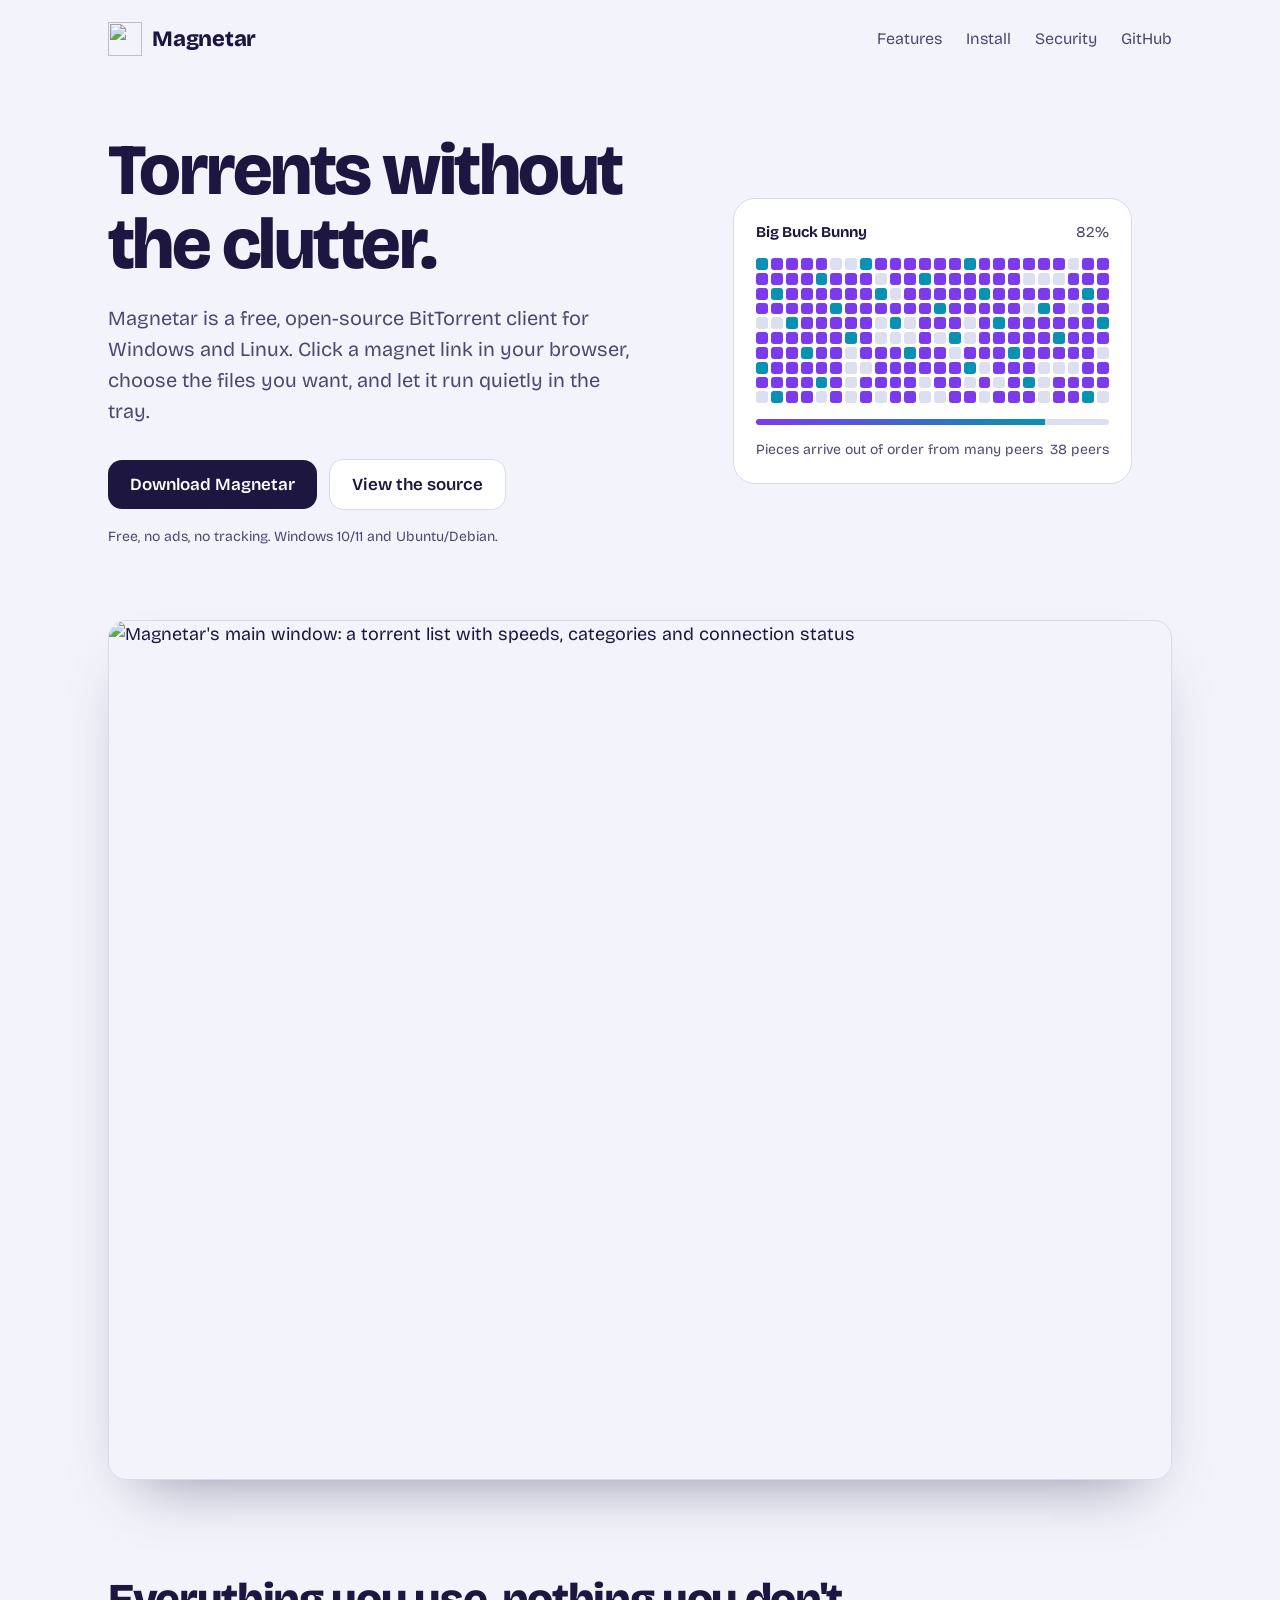
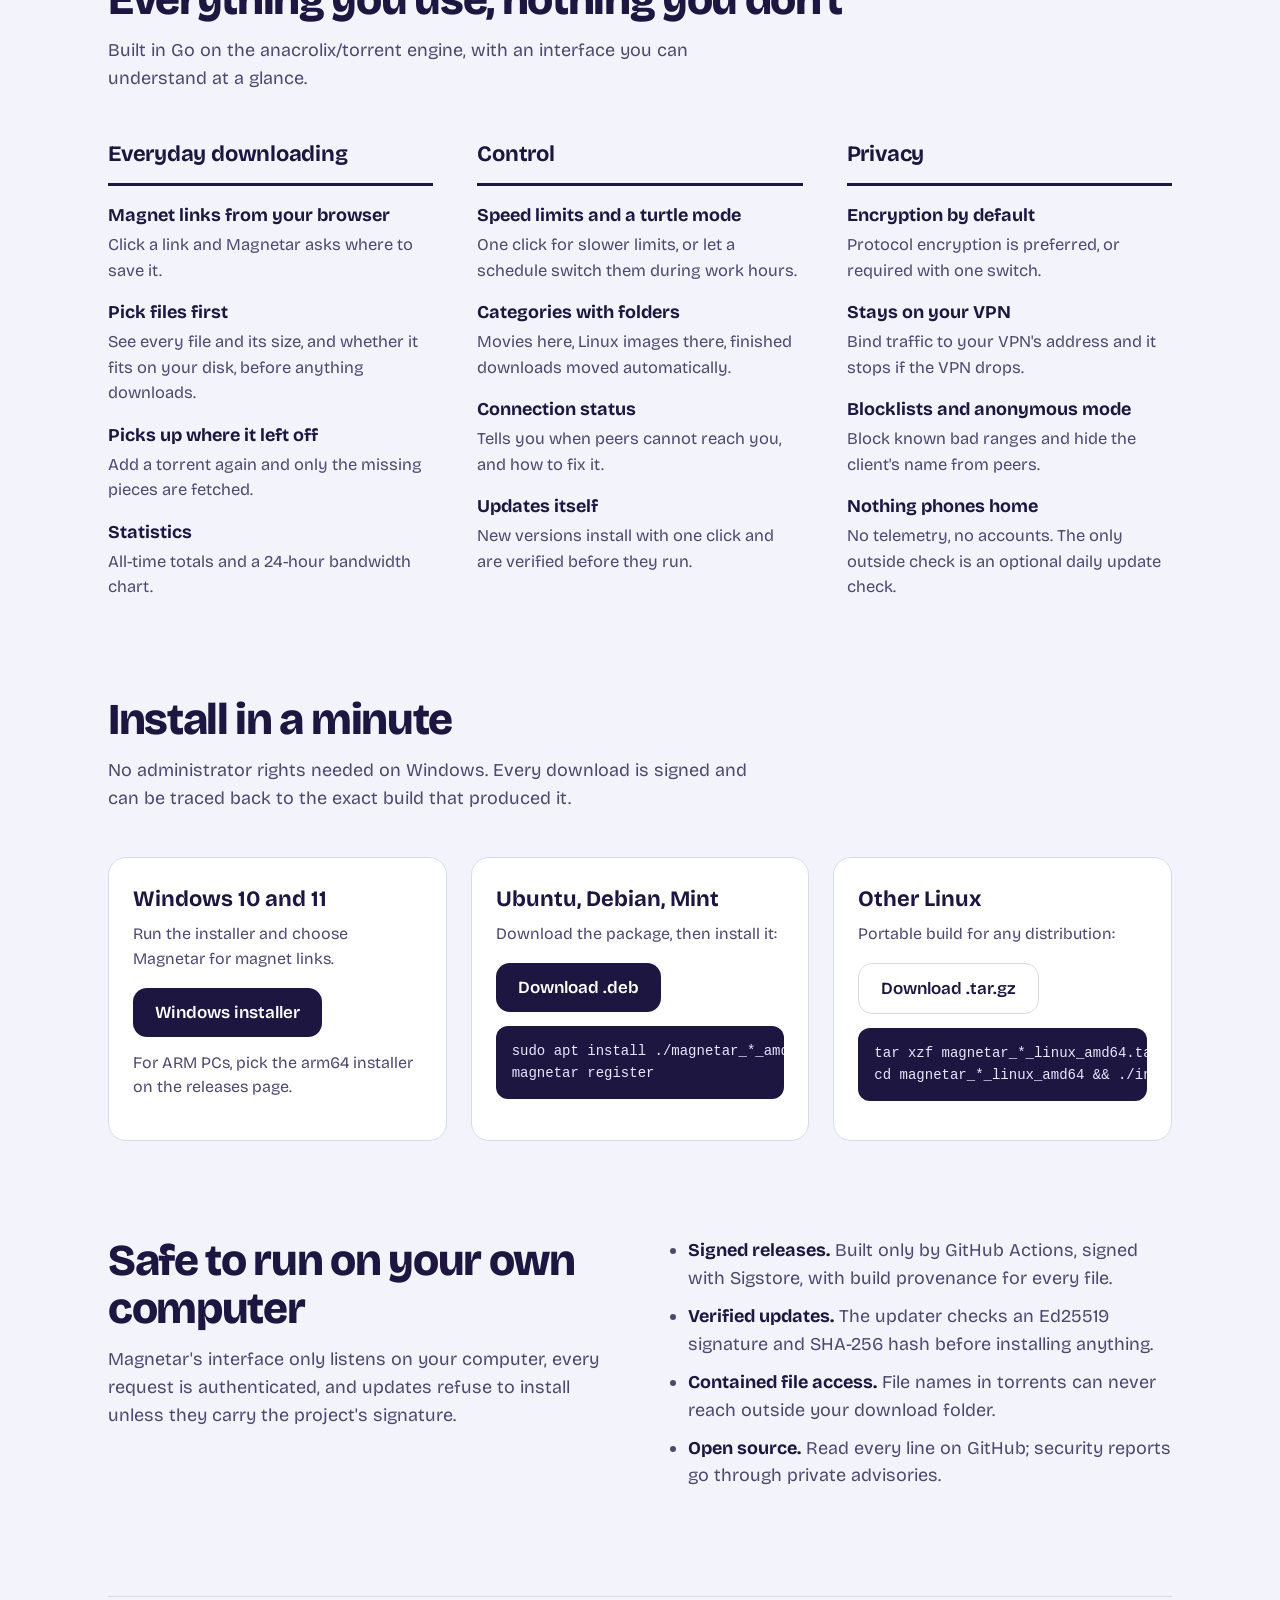
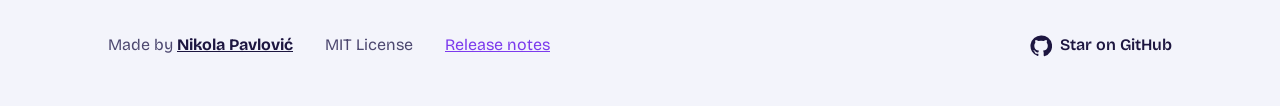
==== site/index.html @ 2e9d8311 "feat(site): project website for GitHub Pages A landing page built around a torrent's piece map filli" ====
<!doctype html>
<html lang="en">
<head>
  <meta charset="utf-8">
  <meta name="viewport" content="width=device-width, initial-scale=1">
  <title>Magnetar - a fast, secure, open-source BitTorrent client</title>
  <meta name="description" content="Magnetar is a free, open-source BitTorrent client for Windows and Linux. Open magnet links from your browser, pick files, set speed limits, stay private.">
  <meta property="og:title" content="Magnetar - open-source BitTorrent client">
  <meta property="og:description" content="Free for Windows and Linux. Magnet links from your browser, file selection, categories, speed schedules, signed updates.">
  <meta property="og:image" content="screenshots/screenshot-list.png">
  <link rel="icon" href="logo.svg" type="image/svg+xml">
  <link rel="preconnect" href="https://fonts.googleapis.com">
  <link rel="preconnect" href="https://fonts.gstatic.com" crossorigin>
  <link href="https://fonts.googleapis.com/css2?family=Bricolage+Grotesque:opsz,wght@12..96,400;12..96,500;12..96,700;12..96,800&display=swap" rel="stylesheet">
  <style>
    :root {
      --paper: #f3f4fb;
      --ink: #1d1640;
      --ink-soft: #4d4870;
      --violet: #7c3aed;
      --cyan: #0891b2;
      --piece: #dcdff0;
      --rule: #d8daea;
      --font: "Bricolage Grotesque", ui-sans-serif, system-ui, sans-serif;
    }
    * { box-sizing: border-box; }
    html { scroll-behavior: smooth; }
    body { margin: 0; background: var(--paper); color: var(--ink); font: 400 18px/1.55 var(--font); -webkit-font-smoothing: antialiased; }
    a { color: var(--violet); }
    a:focus-visible, button:focus-visible { outline: 3px solid var(--cyan); outline-offset: 3px; border-radius: 6px; }
    .wrap { max-width: 1120px; margin: 0 auto; padding: 0 28px; }

    /* Header */
    header.top { display: flex; align-items: center; gap: 28px; padding: 22px 0; }
    .brand { display: flex; align-items: center; gap: 10px; font-weight: 800; font-size: 22px; color: var(--ink); text-decoration: none; letter-spacing: -.01em; }
    .brand img { width: 34px; height: 34px; }
    nav.links { margin-left: auto; display: flex; gap: 24px; font-size: 16px; }
    nav.links a { color: var(--ink-soft); text-decoration: none; }
    nav.links a:hover { color: var(--ink); }

    /* Hero */
    .hero { display: grid; grid-template-columns: 1.05fr .95fr; gap: 56px; align-items: center; padding: 56px 0 72px; }
    .hero h1 { font-size: clamp(42px, 6vw, 72px); line-height: 1.02; letter-spacing: -.035em; font-weight: 800; margin: 0 0 22px; max-width: 12ch; }
    .hero p.lead { font-size: 20px; color: var(--ink-soft); max-width: 34em; margin: 0 0 32px; }
    .cta { display: flex; flex-wrap: wrap; gap: 12px; align-items: center; }
    .btn { display: inline-flex; align-items: center; gap: 10px; padding: 14px 22px; border-radius: 14px; font: 600 17px var(--font); text-decoration: none; }
    .btn.main { background: var(--ink); color: #fff; }
    .btn.main:hover { background: #2c2260; }
    .btn.plain { color: var(--ink); border: 1.5px solid var(--rule); background: #fff; }
    .btn.plain:hover { border-color: var(--ink-soft); }
    .cta small { width: 100%; color: var(--ink-soft); font-size: 14px; margin-top: 4px; }

    /* Piece map: the hero image */
    .swarm { background: #fff; border: 1.5px solid var(--rule); border-radius: 22px; padding: 22px; }
    .swarm-head { display: flex; justify-content: space-between; font-size: 15px; color: var(--ink-soft); margin-bottom: 14px; }
    .swarm-head b { color: var(--ink); font-weight: 700; }
    .pieces { display: grid; grid-template-columns: repeat(24, 1fr); gap: 3px; }
    .pieces i { aspect-ratio: 1; border-radius: 3px; background: var(--piece); transition: background-color .25s ease; }
    .pieces i.got { background: var(--violet); }
    .pieces i.got.alt { background: var(--cyan); }
    .swarm-foot { display: flex; justify-content: space-between; margin-top: 14px; font-size: 14px; color: var(--ink-soft); }
    .bar { height: 6px; border-radius: 6px; background: var(--piece); margin-top: 16px; overflow: hidden; }
    .bar span { display: block; height: 100%; width: 0; background: linear-gradient(90deg, var(--violet), var(--cyan)); transition: width .25s ease; }

    /* Screenshot */
    .shot { margin: 0 0 96px; }
    .shot img { width: 100%; display: block; border-radius: 18px; border: 1.5px solid var(--rule); box-shadow: 0 30px 60px -30px rgba(29, 22, 64, .45); }

    /* Features */
    section { padding: 0 0 96px; }
    h2 { font-size: clamp(30px, 4vw, 44px); letter-spacing: -.03em; line-height: 1.08; font-weight: 800; margin: 0 0 14px; }
    .intro { color: var(--ink-soft); max-width: 36em; margin: 0 0 44px; }
    .groups { display: grid; grid-template-columns: repeat(3, minmax(0, 1fr)); gap: 44px; }
    .group h3 { font-size: 22px; margin: 0 0 14px; letter-spacing: -.01em; padding-bottom: 12px; border-bottom: 3px solid var(--ink); }
    .group dl { margin: 0; }
    .group dt { font-weight: 700; margin-top: 16px; }
    .group dd { margin: 2px 0 0; color: var(--ink-soft); font-size: 16.5px; }

    /* Install */
    .install { display: grid; grid-template-columns: repeat(3, minmax(0, 1fr)); gap: 24px; }
    .os { background: #fff; border: 1.5px solid var(--rule); border-radius: 18px; padding: 24px; }
    .os h3 { margin: 0 0 6px; font-size: 22px; }
    .os p { margin: 0 0 16px; color: var(--ink-soft); font-size: 16px; }
    pre { margin: 0; background: var(--ink); color: #e9e6ff; padding: 14px 16px; border-radius: 12px; font: 14px/1.6 ui-monospace, SFMono-Regular, Menlo, Consolas, monospace; overflow-x: auto; }
    .os .btn { margin-bottom: 14px; }

    /* Security */
    .trust { display: grid; grid-template-columns: 1fr 1fr; gap: 56px; align-items: start; }
    .trust ul { margin: 0; padding-left: 20px; color: var(--ink-soft); }
    .trust li { margin-bottom: 10px; }
    .trust li b { color: var(--ink); }

    footer { border-top: 1.5px solid var(--rule); padding: 36px 0 48px; display: flex; flex-wrap: wrap; gap: 16px 32px; align-items: center; font-size: 16px; color: var(--ink-soft); }
    footer .me { color: var(--ink); font-weight: 700; }
    footer .gh { margin-left: auto; display: inline-flex; align-items: center; gap: 8px; color: var(--ink); text-decoration: none; font-weight: 600; }
    footer .gh svg { width: 22px; height: 22px; }

    @media (max-width: 900px) {
      .hero, .trust { grid-template-columns: 1fr; gap: 40px; }
      .groups, .install { grid-template-columns: 1fr; }
      nav.links { display: none; }
    }
    @media (prefers-reduced-motion: reduce) {
      html { scroll-behavior: auto; }
      .pieces i, .bar span { transition: none; }
    }
  </style>
</head>
<body>
  <div class="wrap">
    <header class="top">
      <a class="brand" href="./"><img src="logo.svg" alt="">Magnetar</a>
      <nav class="links" aria-label="Sections">
        <a href="#features">Features</a>
        <a href="#install">Install</a>
        <a href="#security">Security</a>
        <a href="https://github.com/nikolap994/magnetar">GitHub</a>
      </nav>
    </header>

    <main>
      <div class="hero">
        <div>
          <h1>Torrents without the clutter.</h1>
          <p class="lead">Magnetar is a free, open-source BitTorrent client for Windows and Linux. Click a magnet link in your browser, choose the files you want, and let it run quietly in the tray.</p>
          <div class="cta">
            <a class="btn main" id="dl-main" href="https://github.com/nikolap994/magnetar/releases/latest">Download Magnetar</a>
            <a class="btn plain" href="https://github.com/nikolap994/magnetar">View the source</a>
            <small id="dl-note">Free, no ads, no tracking. Windows 10/11 and Ubuntu/Debian.</small>
          </div>
        </div>
        <figure class="swarm" aria-label="A torrent's pieces arriving from the swarm">
          <div class="swarm-head"><b>Big Buck Bunny</b><span id="sw-pct">0%</span></div>
          <div class="pieces" id="pieces"></div>
          <div class="bar"><span id="sw-bar"></span></div>
          <div class="swarm-foot"><span>Pieces arrive out of order from many peers</span><span id="sw-peers">0 peers</span></div>
        </figure>
      </div>

      <figure class="shot">
        <img src="screenshots/screenshot-list.png" alt="Magnetar's main window: a torrent list with speeds, categories and connection status" width="1440" height="860">
      </figure>

      <section id="features">
        <h2>Everything you use, nothing you don't</h2>
        <p class="intro">Built in Go on the anacrolix/torrent engine, with an interface you can understand at a glance.</p>
        <div class="groups">
          <div class="group">
            <h3>Everyday downloading</h3>
            <dl>
              <dt>Magnet links from your browser</dt><dd>Click a link and Magnetar asks where to save it.</dd>
              <dt>Pick files first</dt><dd>See every file and its size, and whether it fits on your disk, before anything downloads.</dd>
              <dt>Picks up where it left off</dt><dd>Add a torrent again and only the missing pieces are fetched.</dd>
              <dt>Statistics</dt><dd>All-time totals and a 24-hour bandwidth chart.</dd>
            </dl>
          </div>
          <div class="group">
            <h3>Control</h3>
            <dl>
              <dt>Speed limits and a turtle mode</dt><dd>One click for slower limits, or let a schedule switch them during work hours.</dd>
              <dt>Categories with folders</dt><dd>Movies here, Linux images there, finished downloads moved automatically.</dd>
              <dt>Connection status</dt><dd>Tells you when peers cannot reach you, and how to fix it.</dd>
              <dt>Updates itself</dt><dd>New versions install with one click and are verified before they run.</dd>
            </dl>
          </div>
          <div class="group">
            <h3>Privacy</h3>
            <dl>
              <dt>Encryption by default</dt><dd>Protocol encryption is preferred, or required with one switch.</dd>
              <dt>Stays on your VPN</dt><dd>Bind traffic to your VPN's address and it stops if the VPN drops.</dd>
              <dt>Blocklists and anonymous mode</dt><dd>Block known bad ranges and hide the client's name from peers.</dd>
              <dt>Nothing phones home</dt><dd>No telemetry, no accounts. The only outside check is an optional daily update check.</dd>
            </dl>
          </div>
        </div>
      </section>

      <section id="install">
        <h2>Install in a minute</h2>
        <p class="intro">No administrator rights needed on Windows. Every download is signed and can be traced back to the exact build that produced it.</p>
        <div class="install">
          <div class="os">
            <h3>Windows 10 and 11</h3>
            <p>Run the installer and choose Magnetar for magnet links.</p>
            <a class="btn main" data-asset="windows_amd64_setup.exe" href="https://github.com/nikolap994/magnetar/releases/latest">Windows installer</a>
            <p>For ARM PCs, pick the arm64 installer on the releases page.</p>
          </div>
          <div class="os">
            <h3>Ubuntu, Debian, Mint</h3>
            <p>Download the package, then install it:</p>
            <a class="btn main" data-asset="amd64.deb" href="https://github.com/nikolap994/magnetar/releases/latest">Download .deb</a>
            <pre><code>sudo apt install ./magnetar_*_amd64.deb
magnetar register</code></pre>
          </div>
          <div class="os">
            <h3>Other Linux</h3>
            <p>Portable build for any distribution:</p>
            <a class="btn plain" data-asset="linux_amd64.tar.gz" href="https://github.com/nikolap994/magnetar/releases/latest">Download .tar.gz</a>
            <pre><code>tar xzf magnetar_*_linux_amd64.tar.gz
cd magnetar_*_linux_amd64 &amp;&amp; ./install.sh</code></pre>
          </div>
        </div>
      </section>

      <section id="security">
        <div class="trust">
          <div>
            <h2>Safe to run on your own computer</h2>
            <p class="intro">Magnetar's interface only listens on your computer, every request is authenticated, and updates refuse to install unless they carry the project's signature.</p>
          </div>
          <ul>
            <li><b>Signed releases.</b> Built only by GitHub Actions, signed with Sigstore, with build provenance for every file.</li>
            <li><b>Verified updates.</b> The updater checks an Ed25519 signature and SHA-256 hash before installing anything.</li>
            <li><b>Contained file access.</b> File names in torrents can never reach outside your download folder.</li>
            <li><b>Open source.</b> Read every line on GitHub; security reports go through private advisories.</li>
          </ul>
        </div>
      </section>
    </main>

    <footer>
      <span>Made by <a class="me" href="https://github.com/nikolap994">Nikola Pavlović</a></span>
      <span>MIT License</span>
      <a href="https://github.com/nikolap994/magnetar/releases">Release notes</a>
      <a class="gh" href="https://github.com/nikolap994/magnetar">
        <svg viewBox="0 0 24 24" aria-hidden="true"><path fill="currentColor" d="M12 .5a11.5 11.5 0 0 0-3.64 22.41c.58.1.79-.25.79-.56v-2c-3.2.7-3.88-1.37-3.88-1.37-.52-1.33-1.28-1.69-1.28-1.69-1.05-.72.08-.7.08-.7 1.16.08 1.77 1.19 1.77 1.19 1.03 1.77 2.7 1.26 3.36.96.1-.75.4-1.26.73-1.55-2.55-.29-5.24-1.28-5.24-5.69 0-1.26.45-2.29 1.19-3.09-.12-.29-.52-1.46.11-3.05 0 0 .97-.31 3.17 1.18a11 11 0 0 1 5.77 0c2.2-1.49 3.17-1.18 3.17-1.18.63 1.59.23 2.76.11 3.05.74.8 1.19 1.83 1.19 3.09 0 4.42-2.69 5.39-5.26 5.68.41.36.78 1.06.78 2.14v3.17c0 .31.21.67.8.56A11.5 11.5 0 0 0 12 .5z"/></svg>
        Star on GitHub
      </a>
    </footer>
  </div>

  <script>
    // Piece map: fill pieces in a random order, like a real swarm, once on load.
    (function () {
      const N = 24 * 10, grid = document.getElementById("pieces");
      const cells = Array.from({ length: N }, () => grid.appendChild(document.createElement("i")));
      const order = [...cells.keys()].sort(() => Math.random() - 0.5).slice(0, Math.round(N * 0.82));
      const pct = document.getElementById("sw-pct"), bar = document.getElementById("sw-bar"), peers = document.getElementById("sw-peers");
      const paint = (k) => {
        for (let j = 0; j < k; j++) cells[order[j]].className = "got" + (order[j] % 7 === 0 ? " alt" : "");
        const p = Math.round((k / N) * 100);
        pct.textContent = p + "%"; bar.style.width = p + "%";
        peers.textContent = Math.min(38, 6 + Math.round(k / 6)) + " peers";
      };
      if (matchMedia("(prefers-reduced-motion: reduce)").matches) return paint(order.length);
      let k = 0;
      const step = () => { k = Math.min(order.length, k + 4); paint(k); if (k < order.length) setTimeout(step, 22); };
      setTimeout(step, 350);
    })();

    // Point download buttons at the latest release's files; fall back to the releases page.
    (async function () {
      try {
        const r = await fetch("https://api.github.com/repos/nikolap994/magnetar/releases/latest");
        if (!r.ok) return;
        const rel = await r.json();
        const find = (suffix) => (rel.assets || []).find((a) => a.name.endsWith(suffix));
        document.querySelectorAll("[data-asset]").forEach((a) => {
          const asset = find(a.dataset.asset);
          if (asset) a.href = asset.browser_download_url;
        });
        const isWin = /Windows/i.test(navigator.userAgent), isLinux = /Linux/i.test(navigator.userAgent) && !/Android/i.test(navigator.userAgent);
        const main = document.getElementById("dl-main"), note = document.getElementById("dl-note");
        const pick = isWin ? find("windows_amd64_setup.exe") : isLinux ? find("amd64.deb") : null;
        if (pick) {
          main.href = pick.browser_download_url;
          main.textContent = isWin ? "Download for Windows" : "Download for Ubuntu";
          note.textContent = `Version ${rel.tag_name.replace(/^v/, "")}. Free, no ads, no tracking.`;
        }
      } catch (e) { /* keep the releases-page links */ }
    })();
  </script>
</body>
</html>
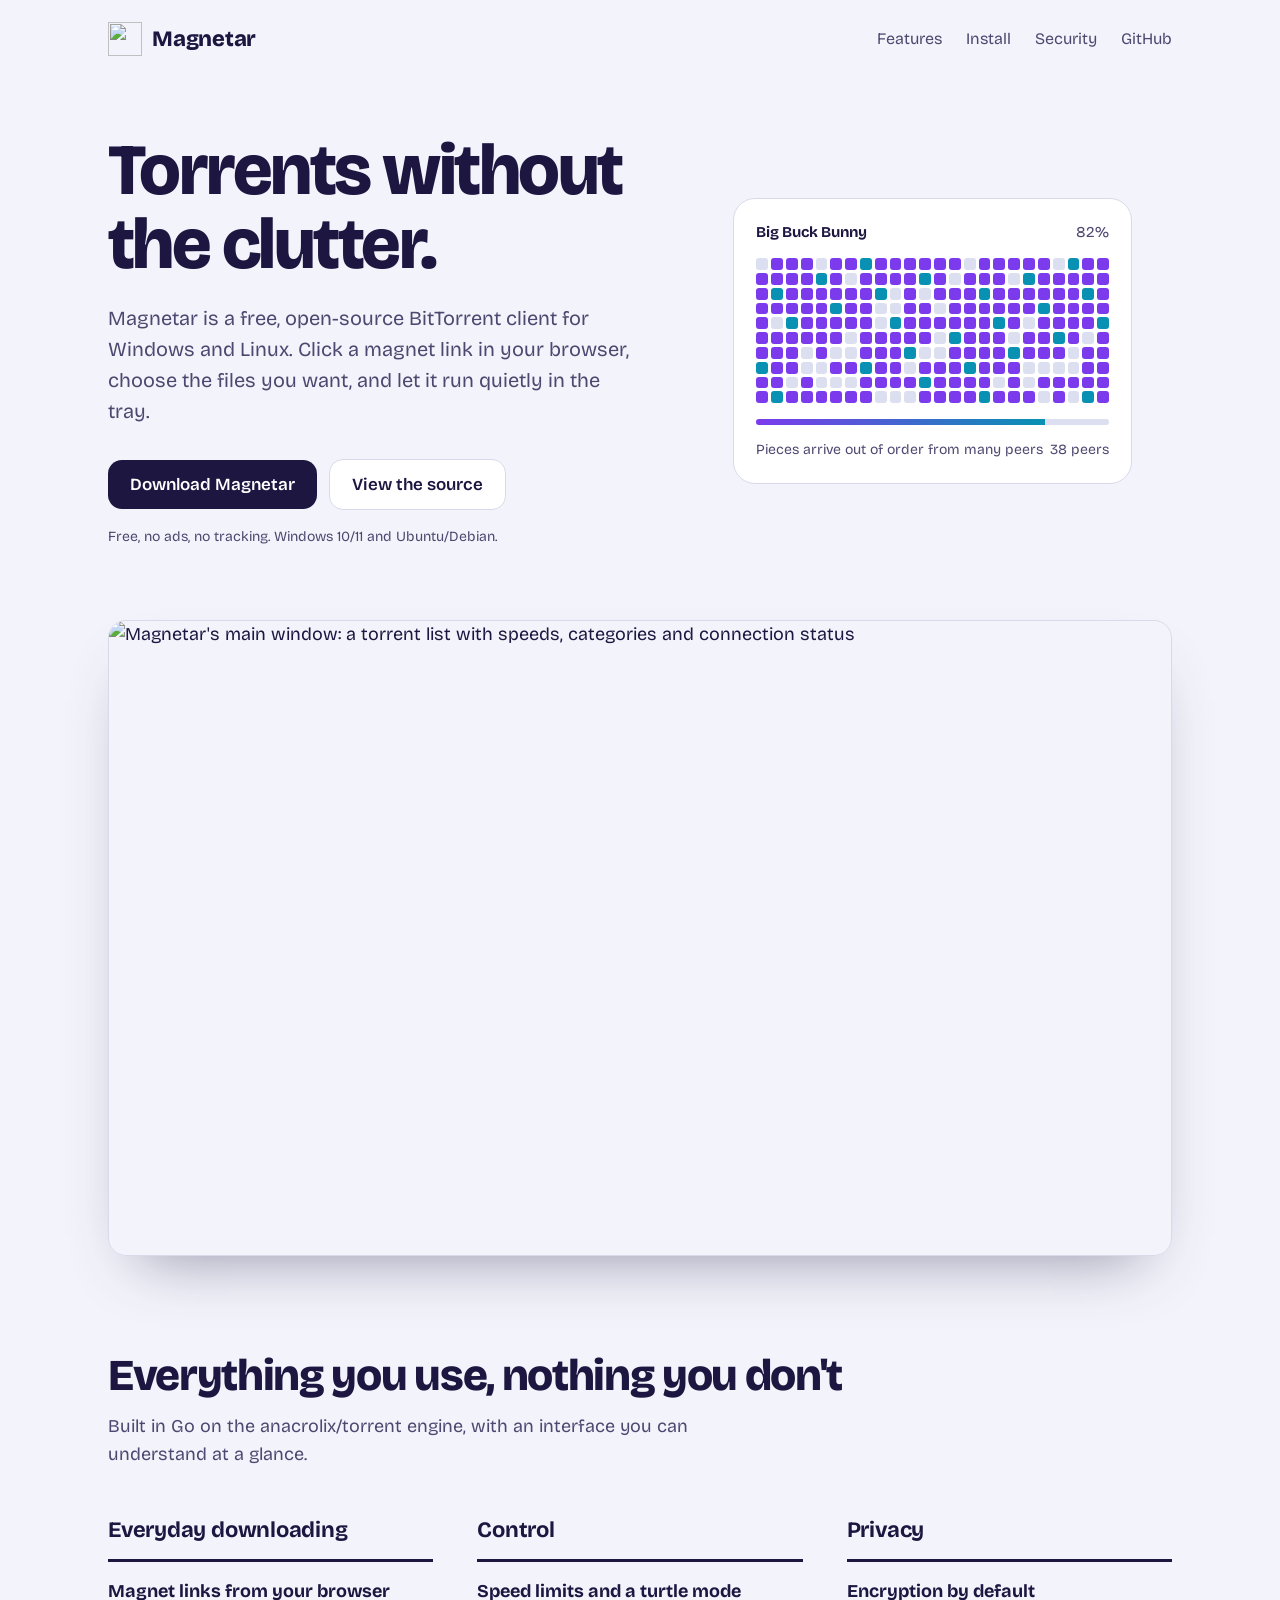
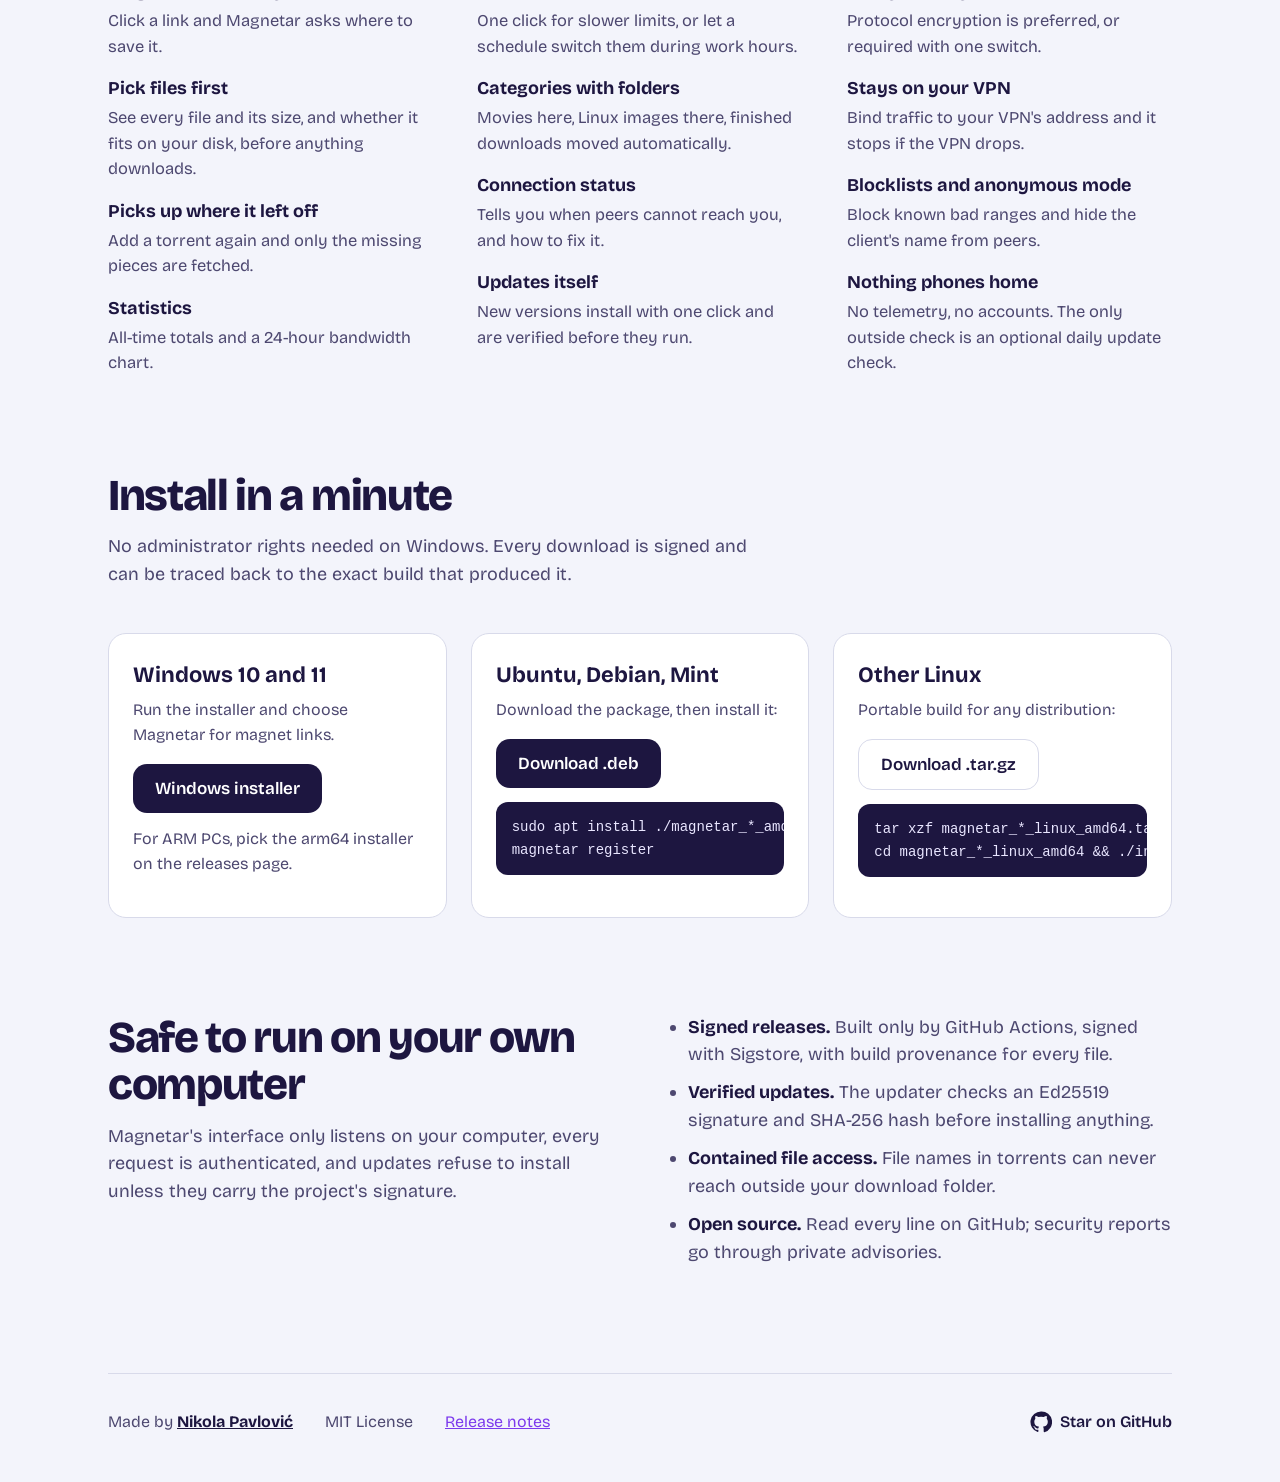
==== commit 1e77ce97: "fix(site): keep the screenshot's aspect ratio The img width/height attributes fixed the height while" ====
--- a/site/index.html
+++ b/site/index.html
@@ -64,7 +64,7 @@
 
     /* Screenshot */
     .shot { margin: 0 0 96px; }
-    .shot img { width: 100%; display: block; border-radius: 18px; border: 1.5px solid var(--rule); box-shadow: 0 30px 60px -30px rgba(29, 22, 64, .45); }
+    .shot img { width: 100%; height: auto; display: block; border-radius: 18px; border: 1.5px solid var(--rule); box-shadow: 0 30px 60px -30px rgba(29, 22, 64, .45); }
 
     /* Features */
     section { padding: 0 0 96px; }
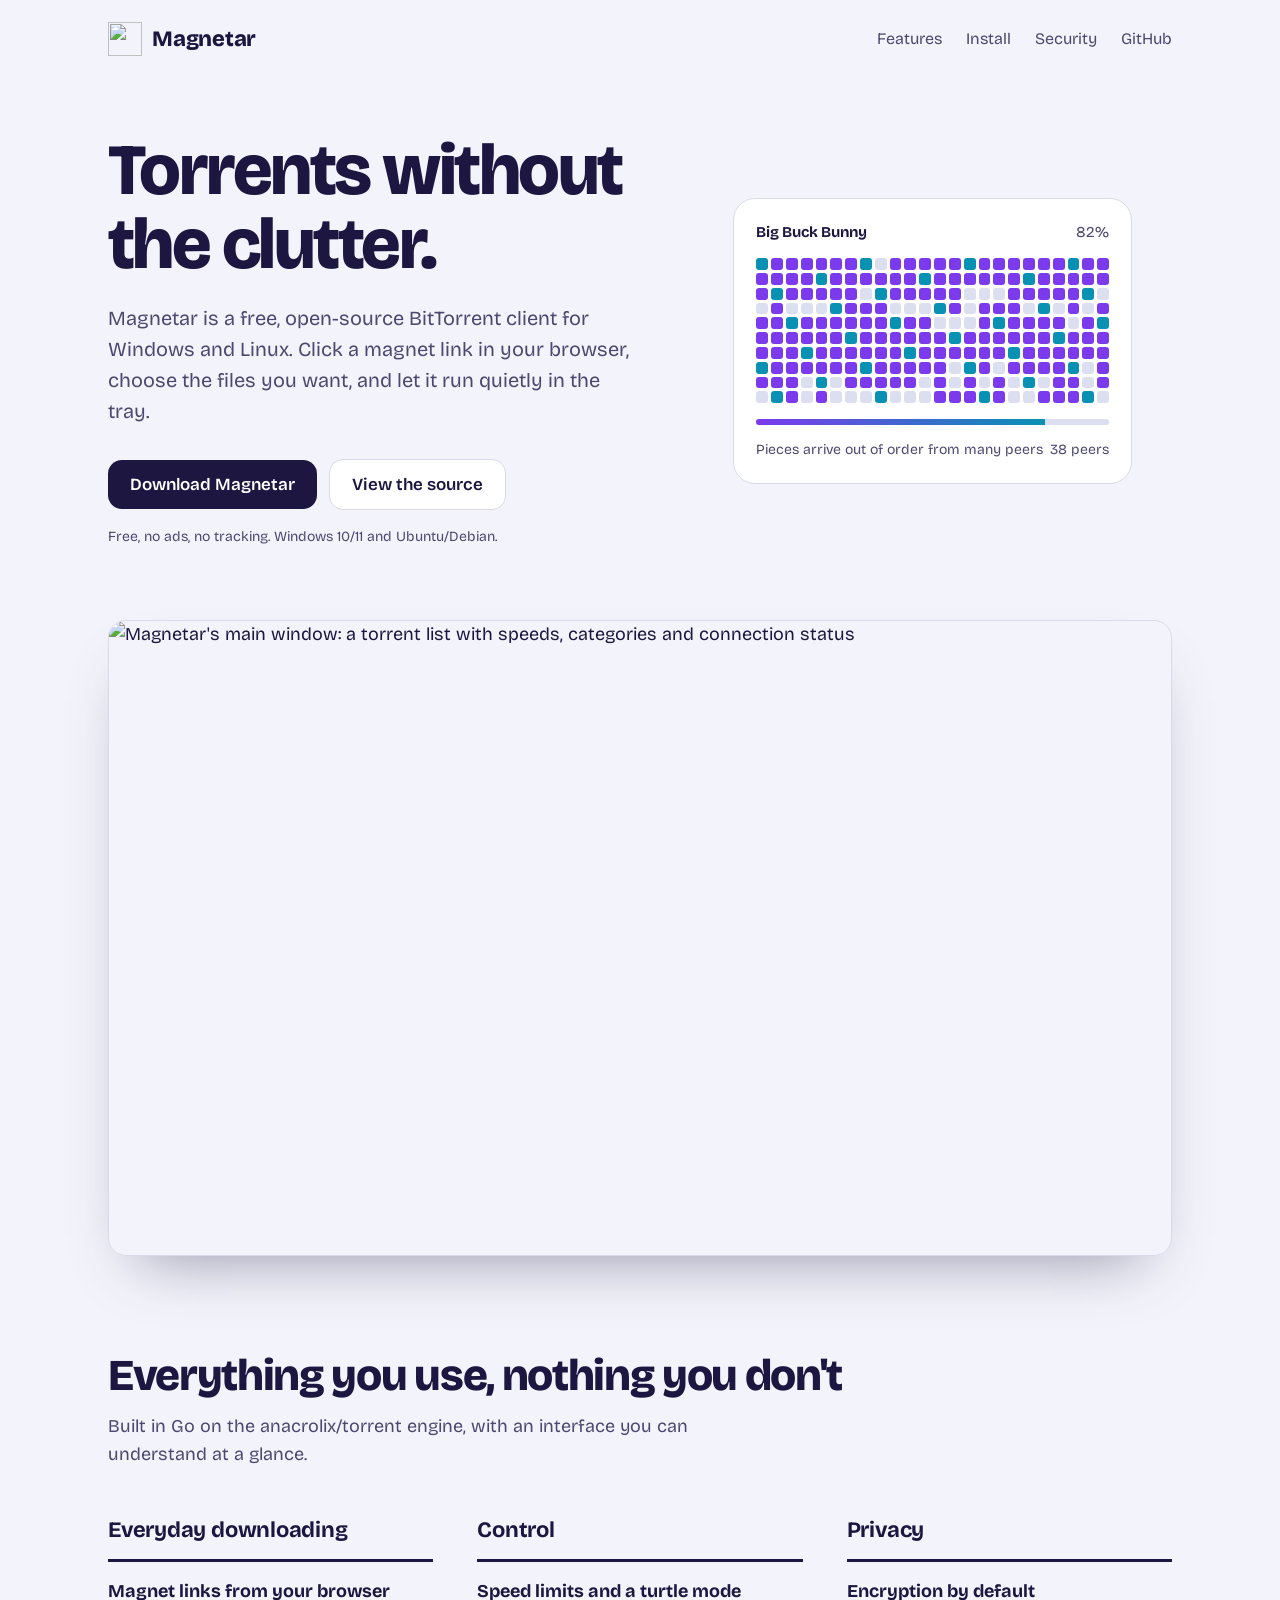
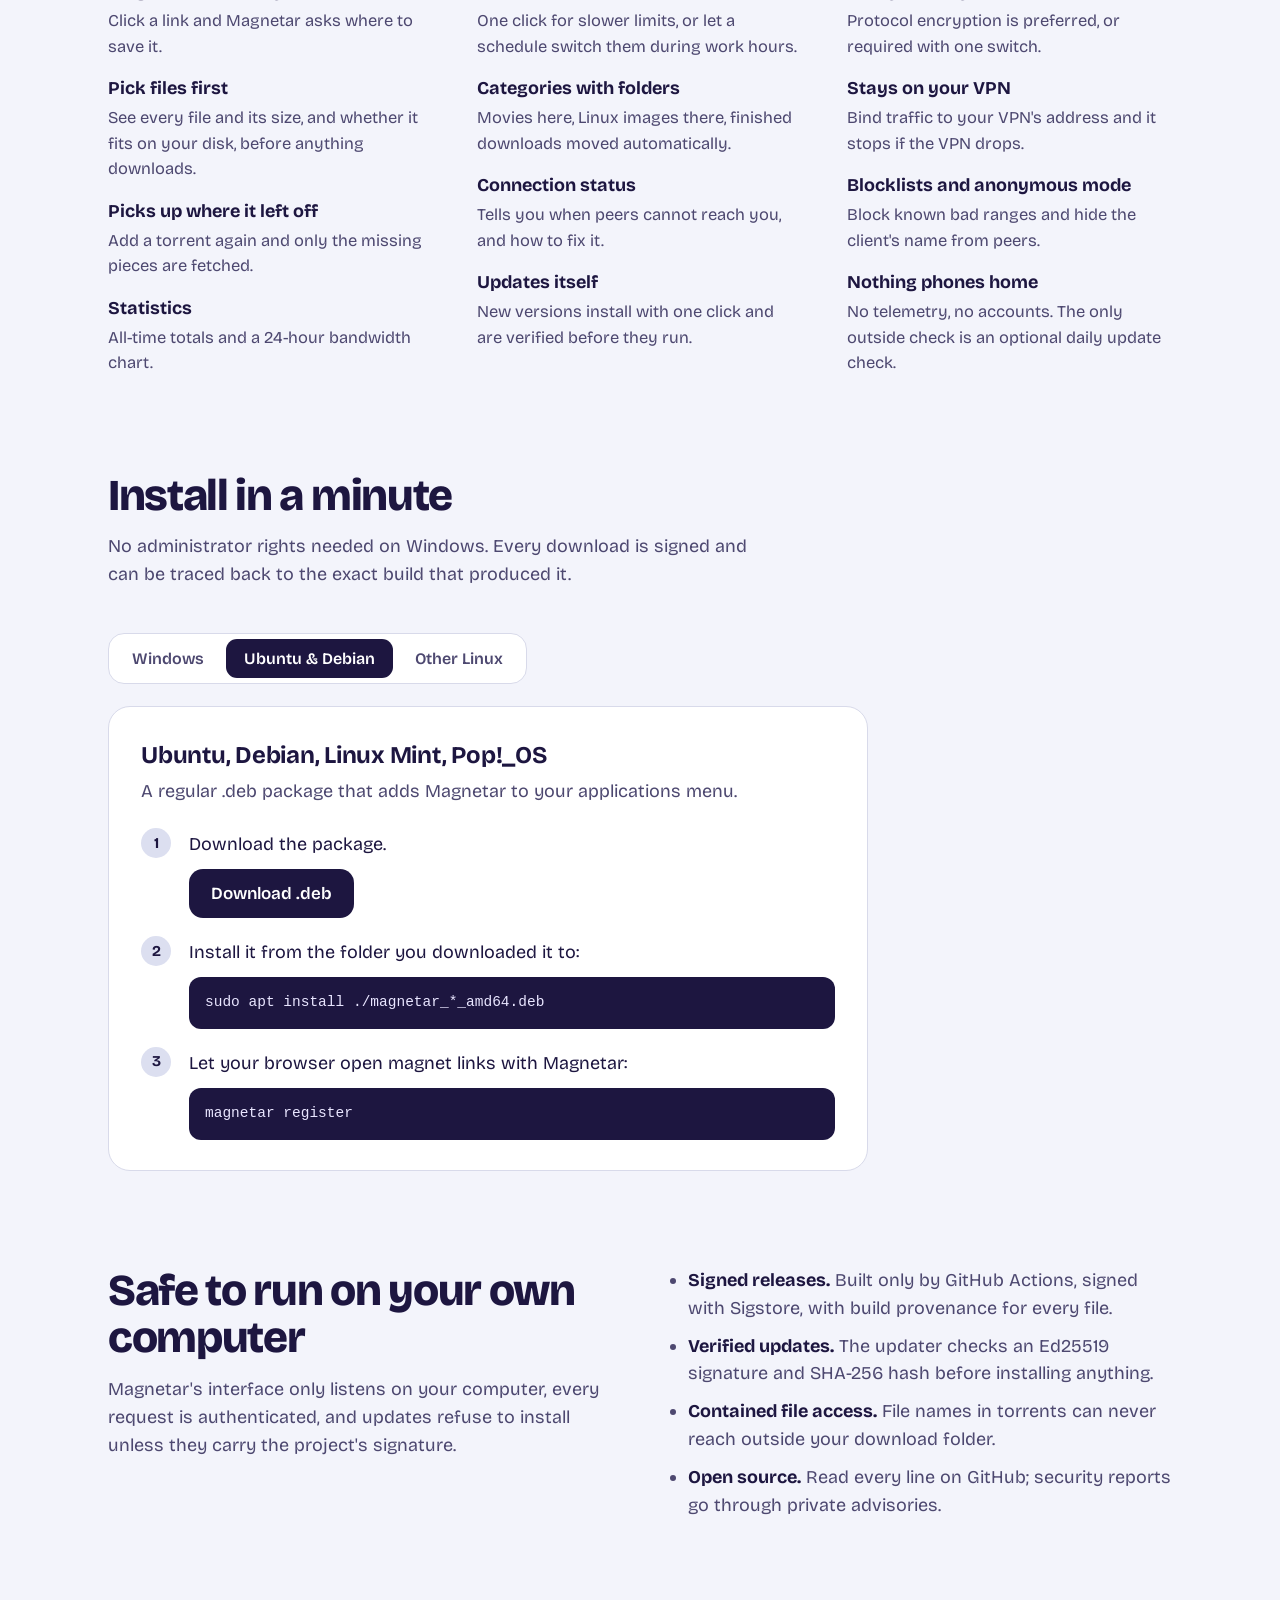
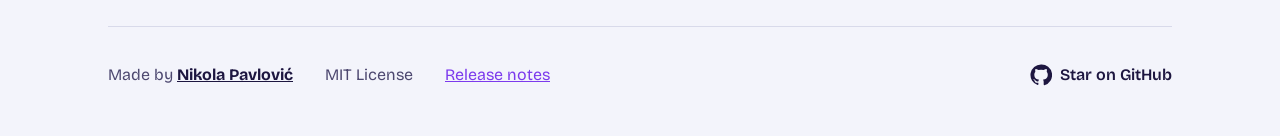
==== commit ee16f0c6: "feat(site): choose your system in the install section Replace the three cramped install boxes with a" ====
--- a/site/index.html
+++ b/site/index.html
@@ -77,12 +77,22 @@
     .group dd { margin: 2px 0 0; color: var(--ink-soft); font-size: 16.5px; }
 
     /* Install */
-    .install { display: grid; grid-template-columns: repeat(3, minmax(0, 1fr)); gap: 24px; }
-    .os { background: #fff; border: 1.5px solid var(--rule); border-radius: 18px; padding: 24px; }
-    .os h3 { margin: 0 0 6px; font-size: 22px; }
-    .os p { margin: 0 0 16px; color: var(--ink-soft); font-size: 16px; }
-    pre { margin: 0; background: var(--ink); color: #e9e6ff; padding: 14px 16px; border-radius: 12px; font: 14px/1.6 ui-monospace, SFMono-Regular, Menlo, Consolas, monospace; overflow-x: auto; }
-    .os .btn { margin-bottom: 14px; }
+    .os-picker { display: inline-flex; gap: 4px; padding: 5px; background: #fff; border: 1.5px solid var(--rule); border-radius: 16px; margin-bottom: 22px; flex-wrap: wrap; }
+    .os-picker button { all: unset; cursor: pointer; padding: 10px 18px; border-radius: 11px; font: 600 16px var(--font); color: var(--ink-soft); }
+    .os-picker button:hover { color: var(--ink); }
+    .os-picker button[aria-selected="true"] { background: var(--ink); color: #fff; }
+    .os-picker button:focus-visible { outline: 3px solid var(--cyan); outline-offset: 2px; }
+    .os-panel { background: #fff; border: 1.5px solid var(--rule); border-radius: 22px; padding: 30px 32px; max-width: 760px; }
+    .os-panel[hidden] { display: none; }
+    .os-panel h3 { margin: 0 0 4px; font-size: 24px; letter-spacing: -.01em; }
+    .os-panel > p { margin: 0 0 22px; color: var(--ink-soft); }
+    .steps { margin: 0; padding: 0; list-style: none; counter-reset: step; display: flex; flex-direction: column; gap: 18px; }
+    .steps li { counter-increment: step; display: grid; grid-template-columns: 34px 1fr; gap: 14px; align-items: start; }
+    .steps li::before { content: counter(step); width: 30px; height: 30px; border-radius: 50%; display: grid; place-items: center; background: var(--piece); color: var(--ink); font-weight: 700; font-size: 15px; }
+    .steps li > div { min-width: 0; padding-top: 3px; }
+    .steps li p { margin: 0 0 10px; }
+    .steps .note { color: var(--ink-soft); font-size: 15.5px; margin-top: 10px; }
+    pre { margin: 0; background: var(--ink); color: #e9e6ff; padding: 14px 16px; border-radius: 12px; font: 14.5px/1.65 ui-monospace, SFMono-Regular, Menlo, Consolas, monospace; white-space: pre-wrap; overflow-wrap: anywhere; }
 
     /* Security */
     .trust { display: grid; grid-template-columns: 1fr 1fr; gap: 56px; align-items: start; }
@@ -178,27 +188,44 @@
       <section id="install">
         <h2>Install in a minute</h2>
         <p class="intro">No administrator rights needed on Windows. Every download is signed and can be traced back to the exact build that produced it.</p>
-        <div class="install">
-          <div class="os">
-            <h3>Windows 10 and 11</h3>
-            <p>Run the installer and choose Magnetar for magnet links.</p>
-            <a class="btn main" data-asset="windows_amd64_setup.exe" href="https://github.com/nikolap994/magnetar/releases/latest">Windows installer</a>
-            <p>For ARM PCs, pick the arm64 installer on the releases page.</p>
-          </div>
-          <div class="os">
-            <h3>Ubuntu, Debian, Mint</h3>
-            <p>Download the package, then install it:</p>
-            <a class="btn main" data-asset="amd64.deb" href="https://github.com/nikolap994/magnetar/releases/latest">Download .deb</a>
-            <pre><code>sudo apt install ./magnetar_*_amd64.deb
-magnetar register</code></pre>
-          </div>
-          <div class="os">
-            <h3>Other Linux</h3>
-            <p>Portable build for any distribution:</p>
-            <a class="btn plain" data-asset="linux_amd64.tar.gz" href="https://github.com/nikolap994/magnetar/releases/latest">Download .tar.gz</a>
-            <pre><code>tar xzf magnetar_*_linux_amd64.tar.gz
-cd magnetar_*_linux_amd64 &amp;&amp; ./install.sh</code></pre>
-          </div>
+        <div class="os-picker" role="tablist" aria-label="Choose your system">
+          <button role="tab" id="tab-win" aria-controls="os-win" aria-selected="true">Windows</button>
+          <button role="tab" id="tab-deb" aria-controls="os-deb" aria-selected="false">Ubuntu &amp; Debian</button>
+          <button role="tab" id="tab-linux" aria-controls="os-linux" aria-selected="false">Other Linux</button>
+        </div>
+
+        <div class="os-panel" role="tabpanel" id="os-win" aria-labelledby="tab-win">
+          <h3>Windows 10 and 11</h3>
+          <p>Installs for your account only, no administrator rights needed.</p>
+          <ol class="steps">
+            <li><div><p>Download the installer.</p><a class="btn main" data-asset="windows_amd64_setup.exe" href="https://github.com/nikolap994/magnetar/releases/latest">Download for Windows</a>
+              <p class="note">For ARM PCs, pick the arm64 installer on the <a href="https://github.com/nikolap994/magnetar/releases/latest">releases page</a>.</p></div></li>
+            <li><div><p>Run it and choose <b>Yes</b> to open magnet links and .torrent files with Magnetar.</p>
+              <p class="note">If Windows shows "Windows protected your PC", choose More info, then Run anyway.</p></div></li>
+            <li><div><p>The first time you click a magnet link, Windows may ask which app to use. Pick Magnetar and tick Always.</p></div></li>
+          </ol>
+        </div>
+
+        <div class="os-panel" role="tabpanel" id="os-deb" aria-labelledby="tab-deb" hidden>
+          <h3>Ubuntu, Debian, Linux Mint, Pop!_OS</h3>
+          <p>A regular .deb package that adds Magnetar to your applications menu.</p>
+          <ol class="steps">
+            <li><div><p>Download the package.</p><a class="btn main" data-asset="amd64.deb" href="https://github.com/nikolap994/magnetar/releases/latest">Download .deb</a></div></li>
+            <li><div><p>Install it from the folder you downloaded it to:</p><pre><code>sudo apt install ./magnetar_*_amd64.deb</code></pre></div></li>
+            <li><div><p>Let your browser open magnet links with Magnetar:</p><pre><code>magnetar register</code></pre></div></li>
+          </ol>
+        </div>
+
+        <div class="os-panel" role="tabpanel" id="os-linux" aria-labelledby="tab-linux" hidden>
+          <h3>Any other Linux distribution</h3>
+          <p>A portable build that installs into your home folder.</p>
+          <ol class="steps">
+            <li><div><p>Download the archive.</p><a class="btn main" data-asset="linux_amd64.tar.gz" href="https://github.com/nikolap994/magnetar/releases/latest">Download .tar.gz</a></div></li>
+            <li><div><p>Unpack it and run the installer:</p><pre><code>tar xzf magnetar_*_linux_amd64.tar.gz
+cd magnetar_*_linux_amd64
+./install.sh</code></pre>
+              <p class="note">Add <code>--service</code> to also start Magnetar in the background when you log in.</p></div></li>
+          </ol>
         </div>
       </section>
 
@@ -246,6 +273,33 @@
       let k = 0;
       const step = () => { k = Math.min(order.length, k + 4); paint(k); if (k < order.length) setTimeout(step, 22); };
       setTimeout(step, 350);
+    })();
+
+
+    // Install section: one system at a time, preselected from the visitor's OS.
+    (function () {
+      const tabs = [...document.querySelectorAll(".os-picker [role=tab]")];
+      const select = (tab, focus) => {
+        tabs.forEach((t) => {
+          const on = t === tab;
+          t.setAttribute("aria-selected", on);
+          t.tabIndex = on ? 0 : -1;
+          document.getElementById(t.getAttribute("aria-controls")).hidden = !on;
+        });
+        if (focus) tab.focus();
+      };
+      tabs.forEach((t, i) => {
+        t.addEventListener("click", () => select(t));
+        t.addEventListener("keydown", (e) => {
+          if (e.key === "ArrowRight" || e.key === "ArrowLeft") {
+            e.preventDefault();
+            select(tabs[(i + (e.key === "ArrowRight" ? 1 : tabs.length - 1)) % tabs.length], true);
+          }
+        });
+      });
+      const ua = navigator.userAgent;
+      if (/Linux/i.test(ua) && !/Android/i.test(ua)) select(tabs[1]);
+      else select(tabs[0]);
     })();
 
     // Point download buttons at the latest release's files; fall back to the releases page.
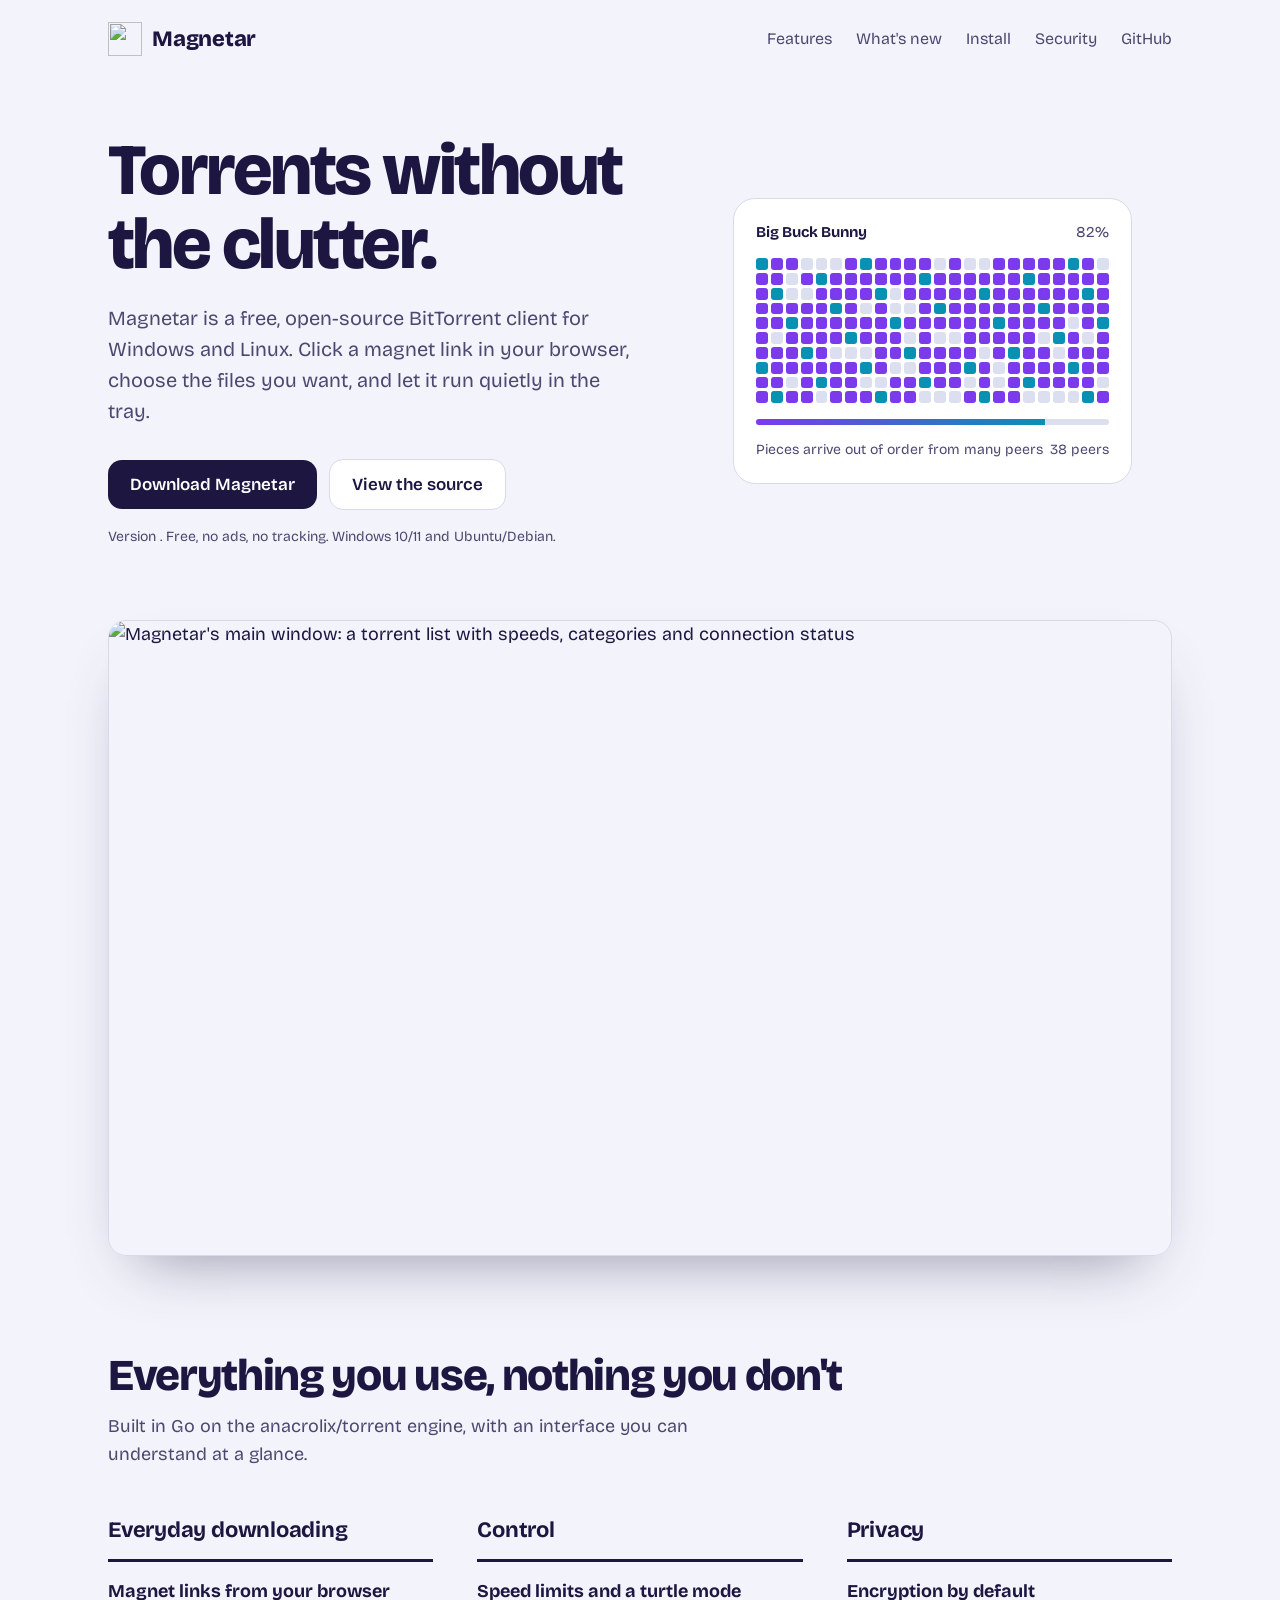
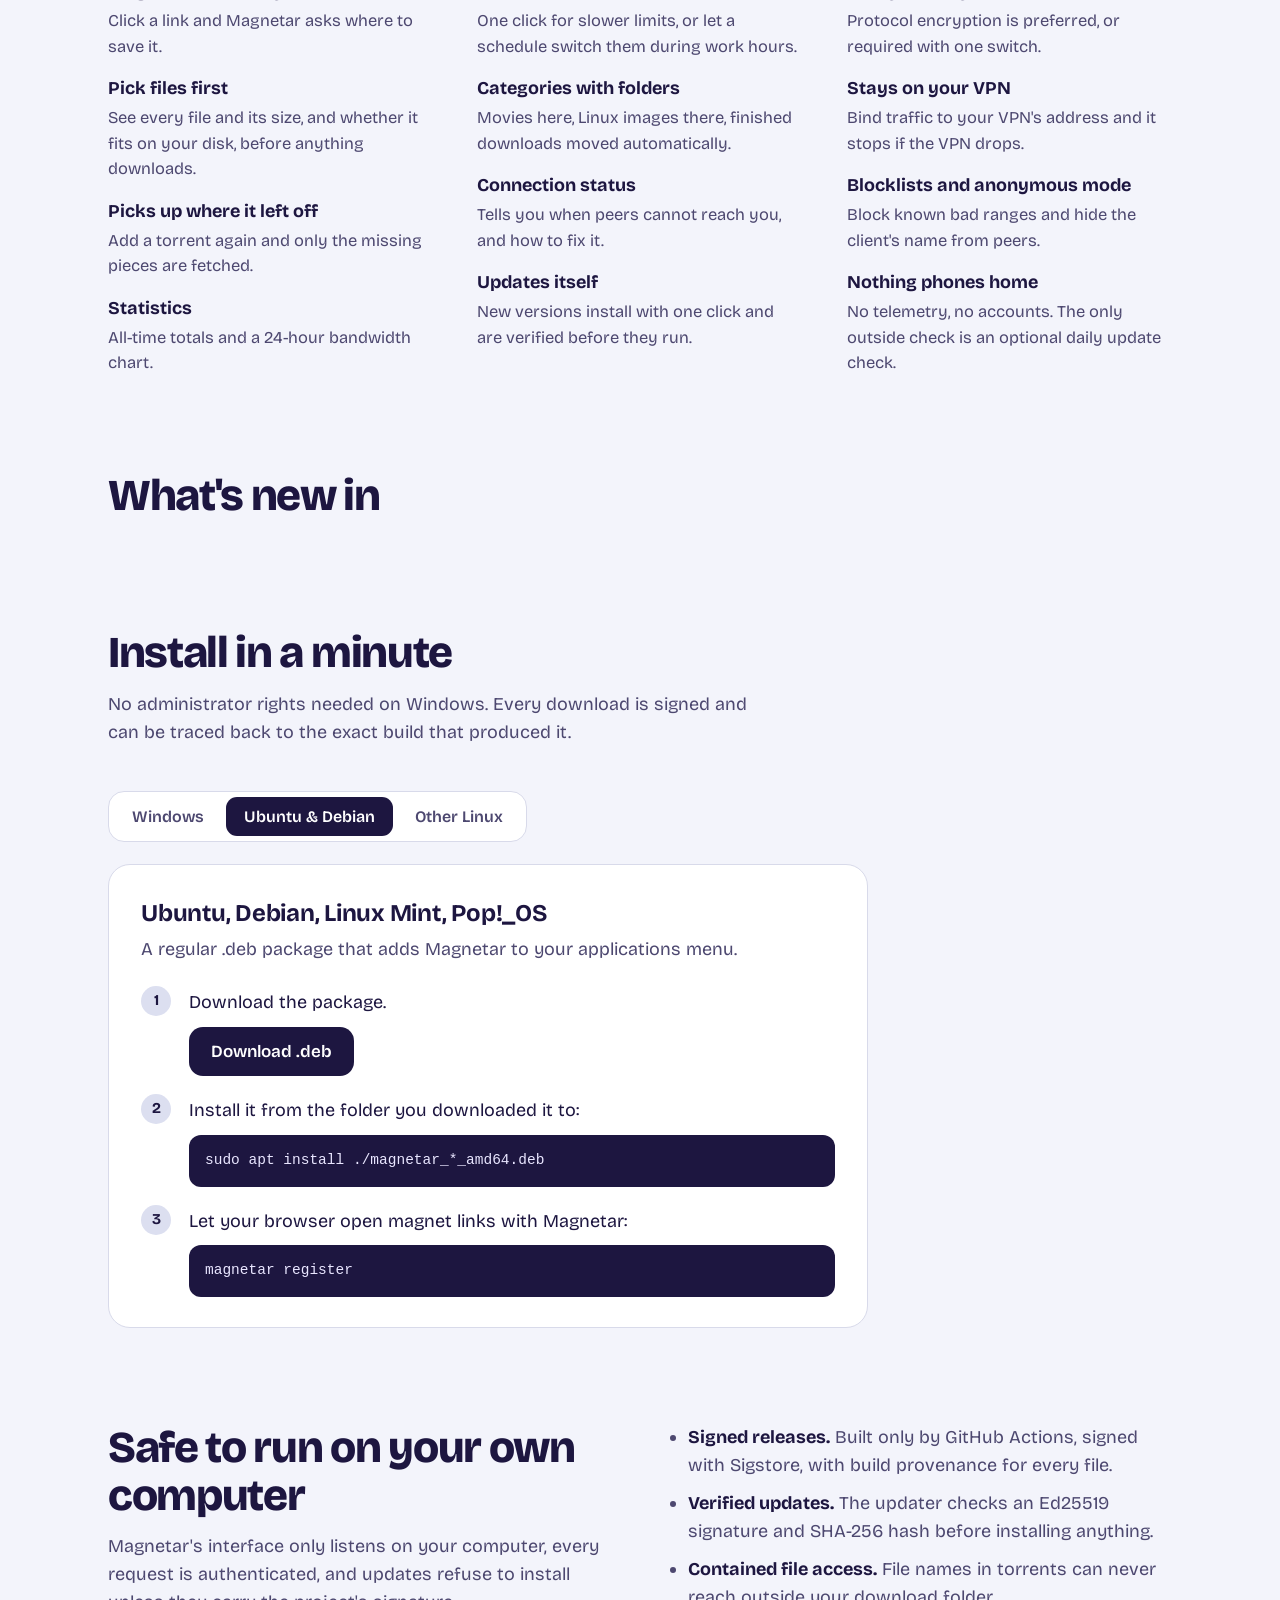
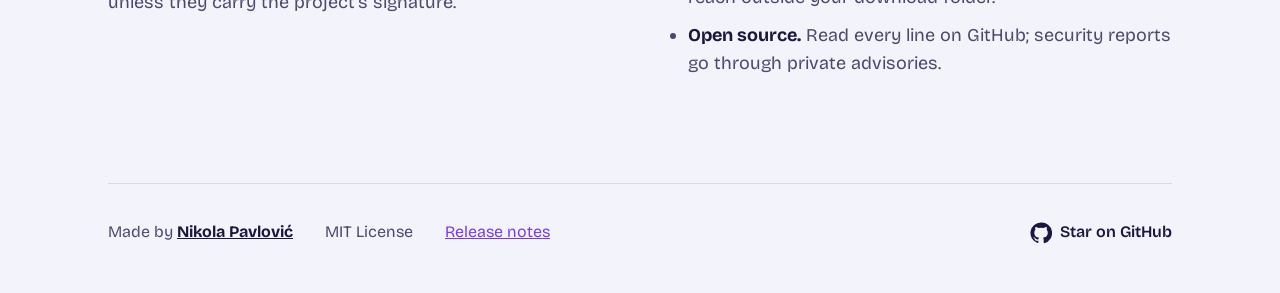
==== commit c9603638: "ci(site): update the website on every release The site's version and a new What's new section are ge" ====
--- a/site/index.html
+++ b/site/index.html
@@ -86,6 +86,14 @@
     .os-panel[hidden] { display: none; }
     .os-panel h3 { margin: 0 0 4px; font-size: 24px; letter-spacing: -.01em; }
     .os-panel > p { margin: 0 0 22px; color: var(--ink-soft); }
+    /* What's new (filled from CHANGELOG.md by tools/sitegen on every release) */
+    .rel-meta { color: var(--ink-soft); margin: 0 0 28px; }
+    .rel-groups { display: grid; grid-template-columns: repeat(auto-fit, minmax(280px, 1fr)); gap: 22px; }
+    .rel-group { background: #fff; border: 1.5px solid var(--rule); border-radius: 18px; padding: 22px 24px; }
+    .rel-group h3 { margin: 0 0 10px; font-size: 19px; }
+    .rel-group ul { margin: 0; padding-left: 20px; color: var(--ink-soft); font-size: 16px; }
+    .rel-group li + li { margin-top: 8px; }
+    .rel-group code { font-size: .9em; background: var(--paper); padding: 1px 5px; border-radius: 5px; }
     .steps { margin: 0; padding: 0; list-style: none; counter-reset: step; display: flex; flex-direction: column; gap: 18px; }
     .steps li { counter-increment: step; display: grid; grid-template-columns: 34px 1fr; gap: 14px; align-items: start; }
     .steps li::before { content: counter(step); width: 30px; height: 30px; border-radius: 50%; display: grid; place-items: center; background: var(--piece); color: var(--ink); font-weight: 700; font-size: 15px; }
@@ -122,6 +130,7 @@
       <a class="brand" href="./"><img src="logo.svg" alt="">Magnetar</a>
       <nav class="links" aria-label="Sections">
         <a href="#features">Features</a>
+        <a href="#new">What's new</a>
         <a href="#install">Install</a>
         <a href="#security">Security</a>
         <a href="https://github.com/nikolap994/magnetar">GitHub</a>
@@ -136,7 +145,7 @@
           <div class="cta">
             <a class="btn main" id="dl-main" href="https://github.com/nikolap994/magnetar/releases/latest">Download Magnetar</a>
             <a class="btn plain" href="https://github.com/nikolap994/magnetar">View the source</a>
-            <small id="dl-note">Free, no ads, no tracking. Windows 10/11 and Ubuntu/Debian.</small>
+            <small id="dl-note">Version <!-- release:version -->. Free, no ads, no tracking. Windows 10/11 and Ubuntu/Debian.</small>
           </div>
         </div>
         <figure class="swarm" aria-label="A torrent's pieces arriving from the swarm">
@@ -183,6 +192,11 @@
             </dl>
           </div>
         </div>
+      </section>
+
+      <section id="new">
+        <h2>What's new in <!-- release:version --></h2>
+        <!-- release:notes -->
       </section>
 
       <section id="install">
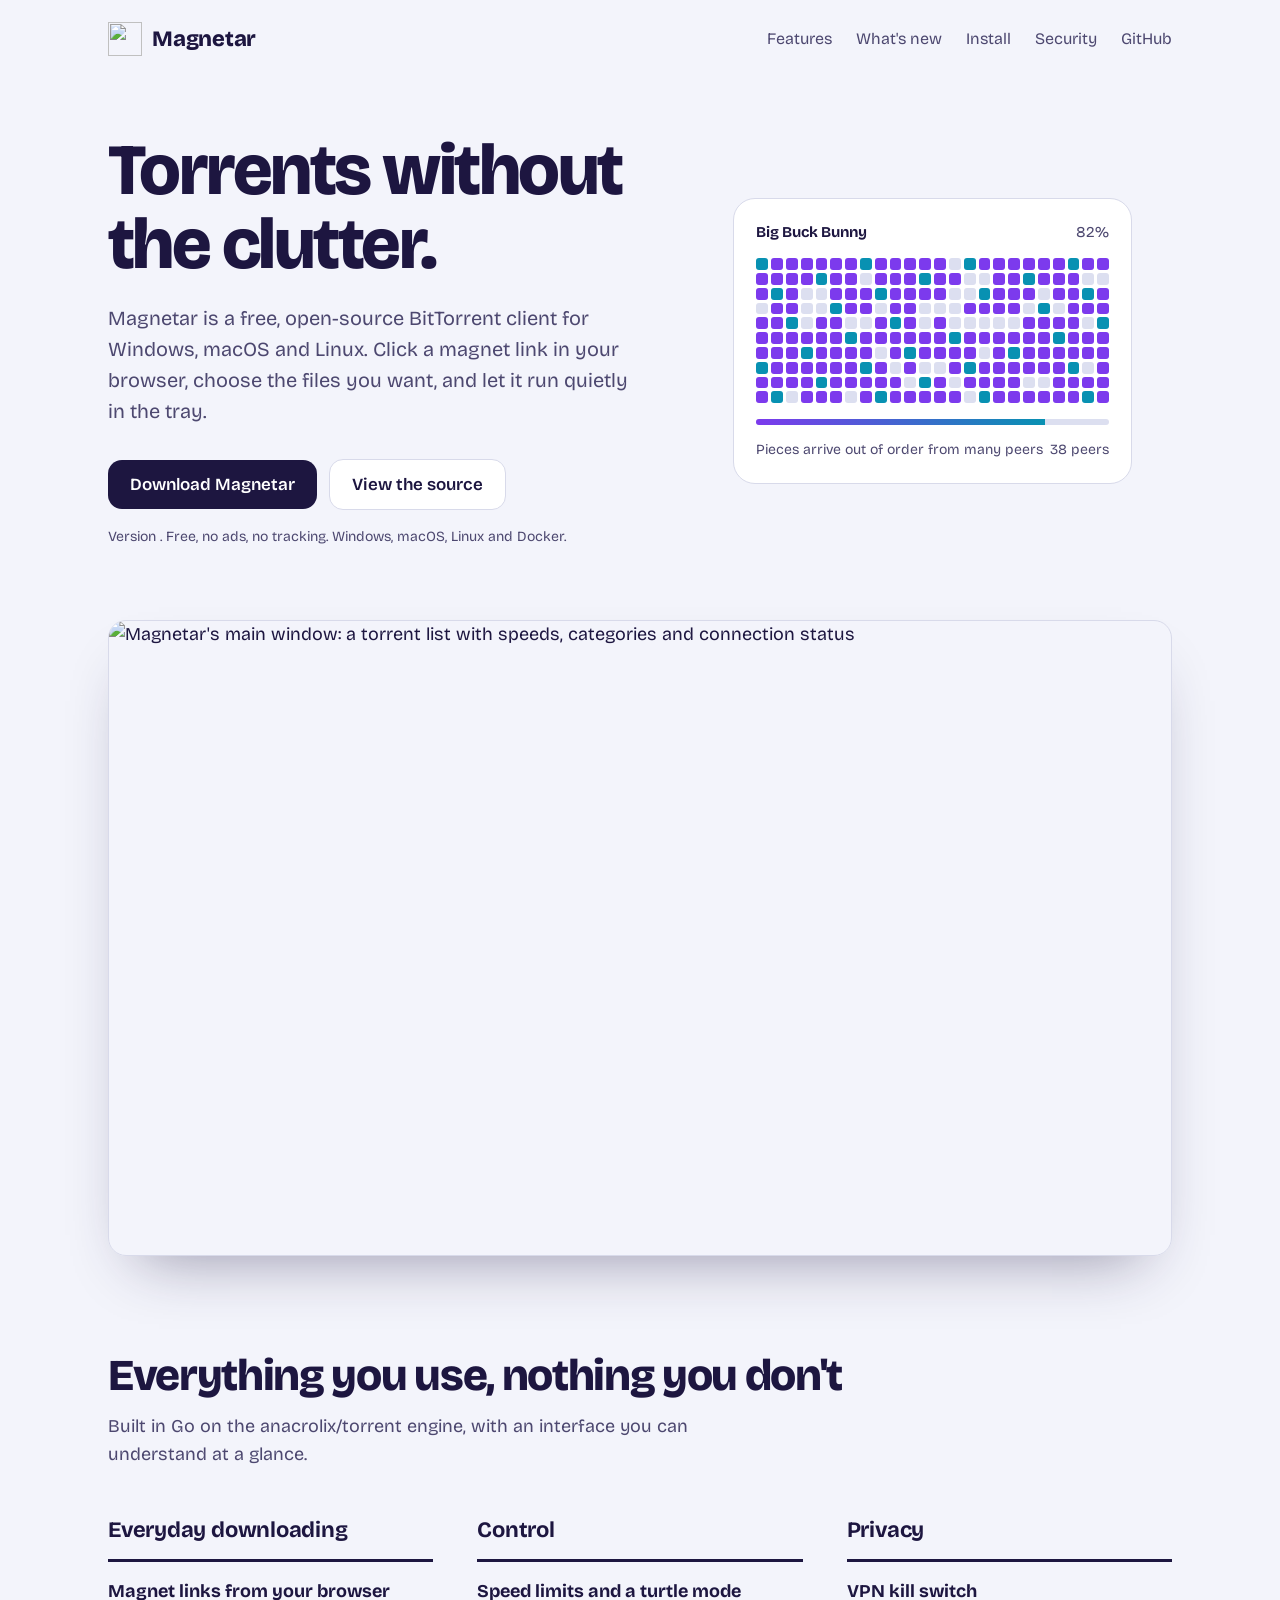
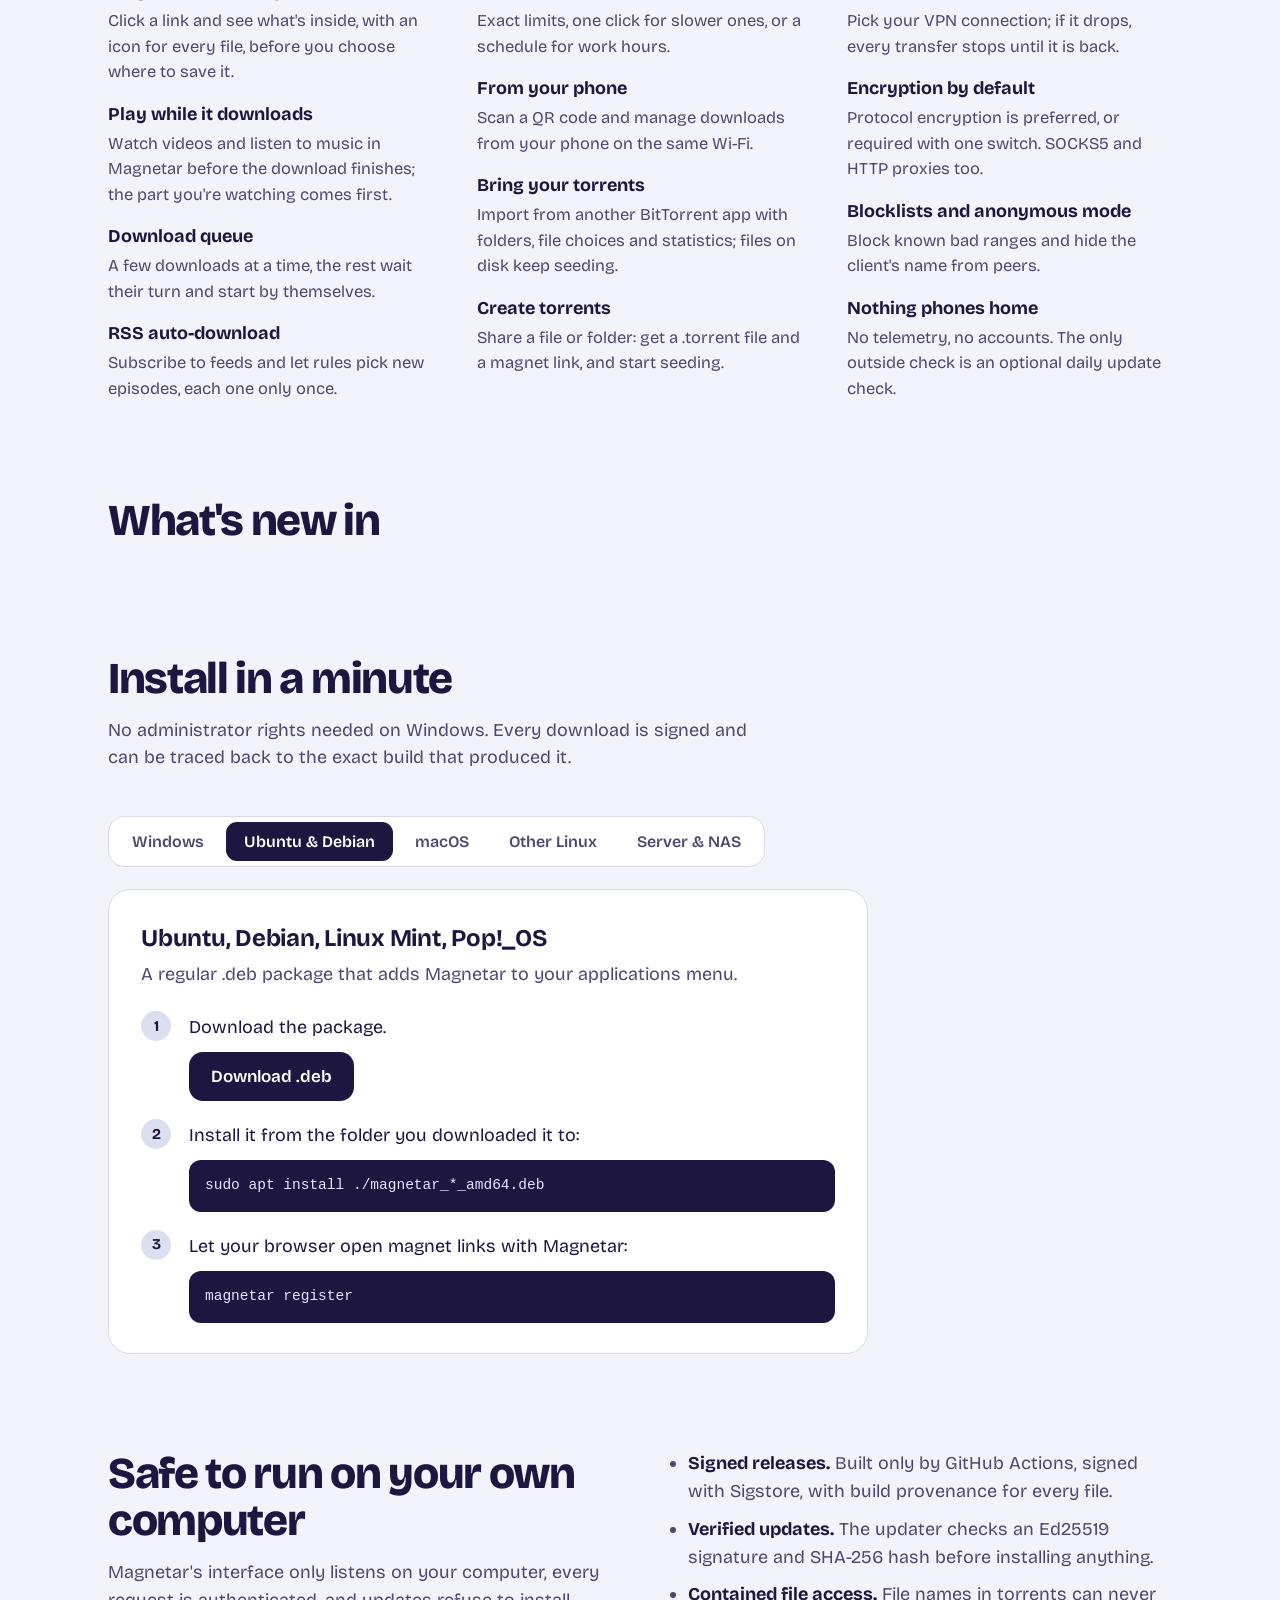
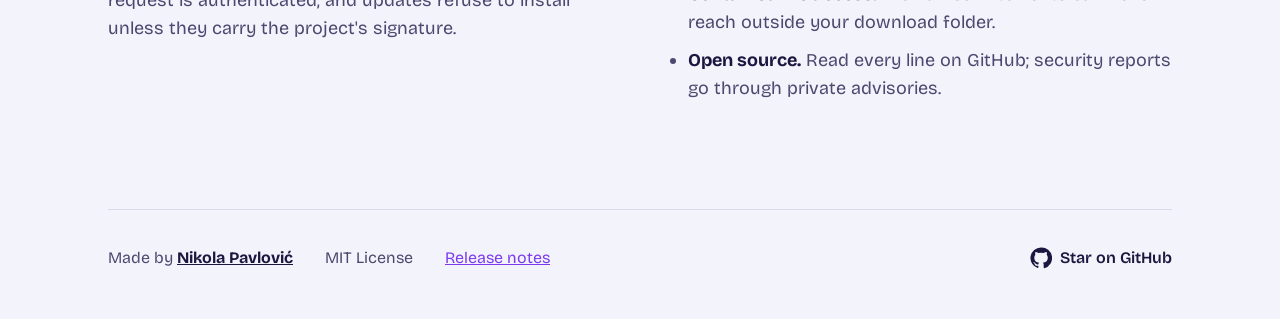
==== commit 032bc73a: "docs: release notes and website for 0.4.0 The website lists the new headline features and adds macOS" ====
--- a/site/index.html
+++ b/site/index.html
@@ -4,9 +4,9 @@
   <meta charset="utf-8">
   <meta name="viewport" content="width=device-width, initial-scale=1">
   <title>Magnetar - a fast, secure, open-source BitTorrent client</title>
-  <meta name="description" content="Magnetar is a free, open-source BitTorrent client for Windows and Linux. Open magnet links from your browser, pick files, set speed limits, stay private.">
+  <meta name="description" content="Magnetar is a free, open-source BitTorrent client for Windows, macOS and Linux. Open magnet links from your browser, pick files, set speed limits, stay private.">
   <meta property="og:title" content="Magnetar - open-source BitTorrent client">
-  <meta property="og:description" content="Free for Windows and Linux. Magnet links from your browser, file selection, categories, speed schedules, signed updates.">
+  <meta property="og:description" content="Free for Windows, macOS, Linux and Docker. Magnet links from your browser, play while downloading, RSS, queue, VPN kill switch, signed updates.">
   <meta property="og:image" content="screenshots/screenshot-list.png">
   <link rel="icon" href="logo.svg" type="image/svg+xml">
   <link rel="preconnect" href="https://fonts.googleapis.com">
@@ -141,11 +141,11 @@
       <div class="hero">
         <div>
           <h1>Torrents without the clutter.</h1>
-          <p class="lead">Magnetar is a free, open-source BitTorrent client for Windows and Linux. Click a magnet link in your browser, choose the files you want, and let it run quietly in the tray.</p>
+          <p class="lead">Magnetar is a free, open-source BitTorrent client for Windows, macOS and Linux. Click a magnet link in your browser, choose the files you want, and let it run quietly in the tray.</p>
           <div class="cta">
             <a class="btn main" id="dl-main" href="https://github.com/nikolap994/magnetar/releases/latest">Download Magnetar</a>
             <a class="btn plain" href="https://github.com/nikolap994/magnetar">View the source</a>
-            <small id="dl-note">Version <!-- release:version -->. Free, no ads, no tracking. Windows 10/11 and Ubuntu/Debian.</small>
+            <small id="dl-note">Version <!-- release:version -->. Free, no ads, no tracking. Windows, macOS, Linux and Docker.</small>
           </div>
         </div>
         <figure class="swarm" aria-label="A torrent's pieces arriving from the swarm">
@@ -167,26 +167,26 @@
           <div class="group">
             <h3>Everyday downloading</h3>
             <dl>
-              <dt>Magnet links from your browser</dt><dd>Click a link and Magnetar asks where to save it.</dd>
-              <dt>Pick files first</dt><dd>See every file and its size, and whether it fits on your disk, before anything downloads.</dd>
-              <dt>Picks up where it left off</dt><dd>Add a torrent again and only the missing pieces are fetched.</dd>
-              <dt>Statistics</dt><dd>All-time totals and a 24-hour bandwidth chart.</dd>
+              <dt>Magnet links from your browser</dt><dd>Click a link and see what's inside, with an icon for every file, before you choose where to save it.</dd>
+              <dt>Play while it downloads</dt><dd>Watch videos and listen to music in Magnetar before the download finishes; the part you're watching comes first.</dd>
+              <dt>Download queue</dt><dd>A few downloads at a time, the rest wait their turn and start by themselves.</dd>
+              <dt>RSS auto-download</dt><dd>Subscribe to feeds and let rules pick new episodes, each one only once.</dd>
             </dl>
           </div>
           <div class="group">
             <h3>Control</h3>
             <dl>
-              <dt>Speed limits and a turtle mode</dt><dd>One click for slower limits, or let a schedule switch them during work hours.</dd>
-              <dt>Categories with folders</dt><dd>Movies here, Linux images there, finished downloads moved automatically.</dd>
-              <dt>Connection status</dt><dd>Tells you when peers cannot reach you, and how to fix it.</dd>
-              <dt>Updates itself</dt><dd>New versions install with one click and are verified before they run.</dd>
+              <dt>Speed limits and a turtle mode</dt><dd>Exact limits, one click for slower ones, or a schedule for work hours.</dd>
+              <dt>From your phone</dt><dd>Scan a QR code and manage downloads from your phone on the same Wi-Fi.</dd>
+              <dt>Bring your torrents</dt><dd>Import from another BitTorrent app with folders, file choices and statistics; files on disk keep seeding.</dd>
+              <dt>Create torrents</dt><dd>Share a file or folder: get a .torrent file and a magnet link, and start seeding.</dd>
             </dl>
           </div>
           <div class="group">
             <h3>Privacy</h3>
             <dl>
-              <dt>Encryption by default</dt><dd>Protocol encryption is preferred, or required with one switch.</dd>
-              <dt>Stays on your VPN</dt><dd>Bind traffic to your VPN's address and it stops if the VPN drops.</dd>
+              <dt>VPN kill switch</dt><dd>Pick your VPN connection; if it drops, every transfer stops until it is back.</dd>
+              <dt>Encryption by default</dt><dd>Protocol encryption is preferred, or required with one switch. SOCKS5 and HTTP proxies too.</dd>
               <dt>Blocklists and anonymous mode</dt><dd>Block known bad ranges and hide the client's name from peers.</dd>
               <dt>Nothing phones home</dt><dd>No telemetry, no accounts. The only outside check is an optional daily update check.</dd>
             </dl>
@@ -205,7 +205,9 @@
         <div class="os-picker" role="tablist" aria-label="Choose your system">
           <button role="tab" id="tab-win" aria-controls="os-win" aria-selected="true">Windows</button>
           <button role="tab" id="tab-deb" aria-controls="os-deb" aria-selected="false">Ubuntu &amp; Debian</button>
+          <button role="tab" id="tab-mac" aria-controls="os-mac" aria-selected="false">macOS</button>
           <button role="tab" id="tab-linux" aria-controls="os-linux" aria-selected="false">Other Linux</button>
+          <button role="tab" id="tab-docker" aria-controls="os-docker" aria-selected="false">Server &amp; NAS</button>
         </div>
 
         <div class="os-panel" role="tabpanel" id="os-win" aria-labelledby="tab-win">
@@ -230,6 +232,16 @@
           </ol>
         </div>
 
+        <div class="os-panel" role="tabpanel" id="os-mac" aria-labelledby="tab-mac" hidden>
+          <h3>macOS 11 or newer</h3>
+          <p>One app for Apple silicon and Intel Macs. It lives in the menu bar.</p>
+          <ol class="steps">
+            <li><div><p>Download the disk image.</p><a class="btn main" data-asset="macos_universal.dmg" href="https://github.com/nikolap994/magnetar/releases/latest">Download for Mac</a></div></li>
+            <li><div><p>Open it and drag <b>Magnetar</b> to <b>Applications</b>.</p></div></li>
+            <li><div><p>The first time, right-click Magnetar in Applications and choose <b>Open</b>.</p></div></li>
+          </ol>
+        </div>
+
         <div class="os-panel" role="tabpanel" id="os-linux" aria-labelledby="tab-linux" hidden>
           <h3>Any other Linux distribution</h3>
           <p>A portable build that installs into your home folder.</p>
@@ -239,6 +251,19 @@
 cd magnetar_*_linux_amd64
 ./install.sh</code></pre>
               <p class="note">Add <code>--service</code> to also start Magnetar in the background when you log in.</p></div></li>
+          </ol>
+        </div>
+
+        <div class="os-panel" role="tabpanel" id="os-docker" aria-labelledby="tab-docker" hidden>
+          <h3>Docker on a server or NAS</h3>
+          <p>The same interface in your browser, from any device on your network.</p>
+          <ol class="steps">
+            <li><div><p>Start the container:</p><pre><code>docker run -d --name magnetar --restart unless-stopped \
+  -e MAGNETAR_PASSWORD='choose-a-password' \
+  -p 8899:8899 -p 51413:51413 -p 51413:51413/udp \
+  -v ./config:/config -v /path/to/downloads:/downloads \
+  ghcr.io/nikolap994/magnetar:latest</code></pre></div></li>
+            <li><div><p>Open <code>http://&lt;server&gt;:8899</code> and sign in with that password.</p></div></li>
           </ol>
         </div>
       </section>
@@ -313,6 +338,7 @@
       });
       const ua = navigator.userAgent;
       if (/Linux/i.test(ua) && !/Android/i.test(ua)) select(tabs[1]);
+      else if (/Mac OS X|Macintosh/i.test(ua) && !/iPhone|iPad/i.test(ua)) select(tabs[2]);
       else select(tabs[0]);
     })();
 
@@ -327,12 +353,13 @@
           const asset = find(a.dataset.asset);
           if (asset) a.href = asset.browser_download_url;
         });
-        const isWin = /Windows/i.test(navigator.userAgent), isLinux = /Linux/i.test(navigator.userAgent) && !/Android/i.test(navigator.userAgent);
+        const ua = navigator.userAgent;
+        const isWin = /Windows/i.test(ua), isLinux = /Linux/i.test(ua) && !/Android/i.test(ua), isMac = /Macintosh/i.test(ua);
         const main = document.getElementById("dl-main"), note = document.getElementById("dl-note");
-        const pick = isWin ? find("windows_amd64_setup.exe") : isLinux ? find("amd64.deb") : null;
+        const pick = isWin ? find("windows_amd64_setup.exe") : isLinux ? find("amd64.deb") : isMac ? find("macos_universal.dmg") : null;
         if (pick) {
           main.href = pick.browser_download_url;
-          main.textContent = isWin ? "Download for Windows" : "Download for Ubuntu";
+          main.textContent = isWin ? "Download for Windows" : isMac ? "Download for Mac" : "Download for Ubuntu";
           note.textContent = `Version ${rel.tag_name.replace(/^v/, "")}. Free, no ads, no tracking.`;
         }
       } catch (e) { /* keep the releases-page links */ }
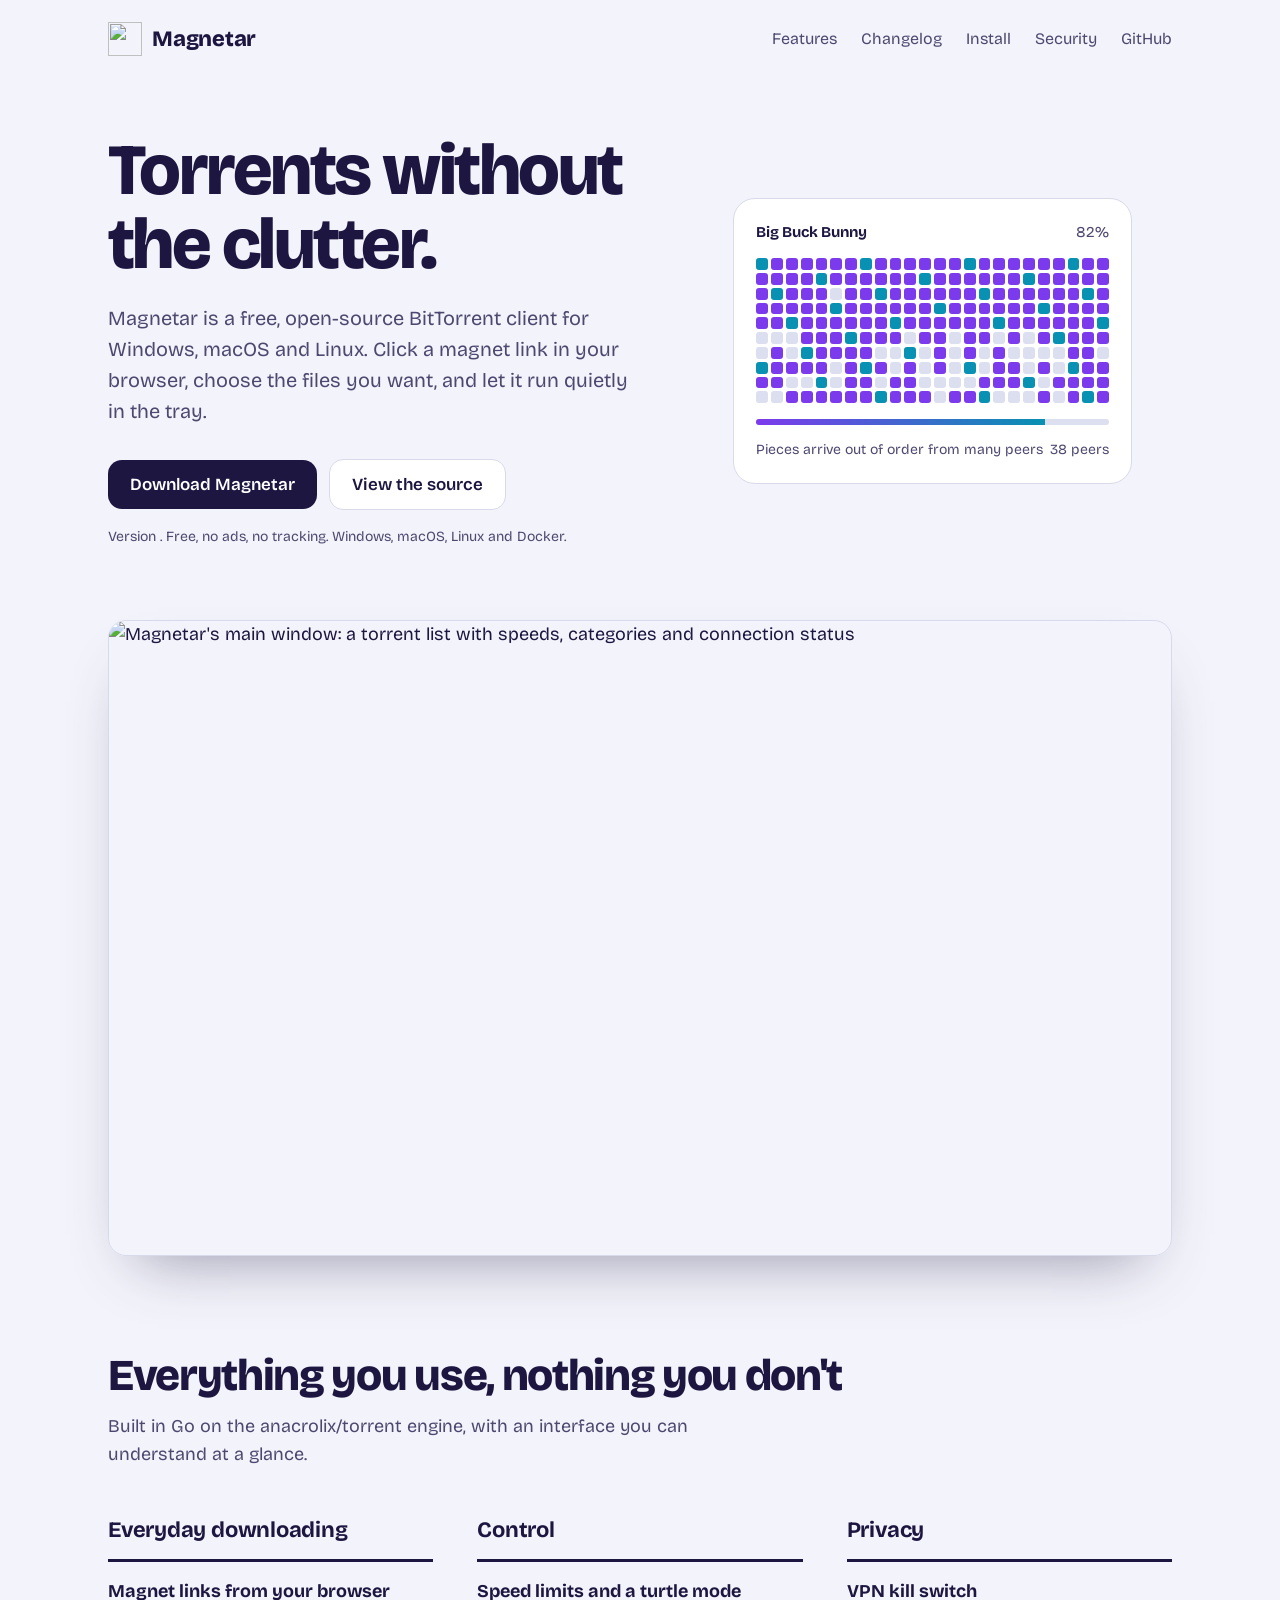
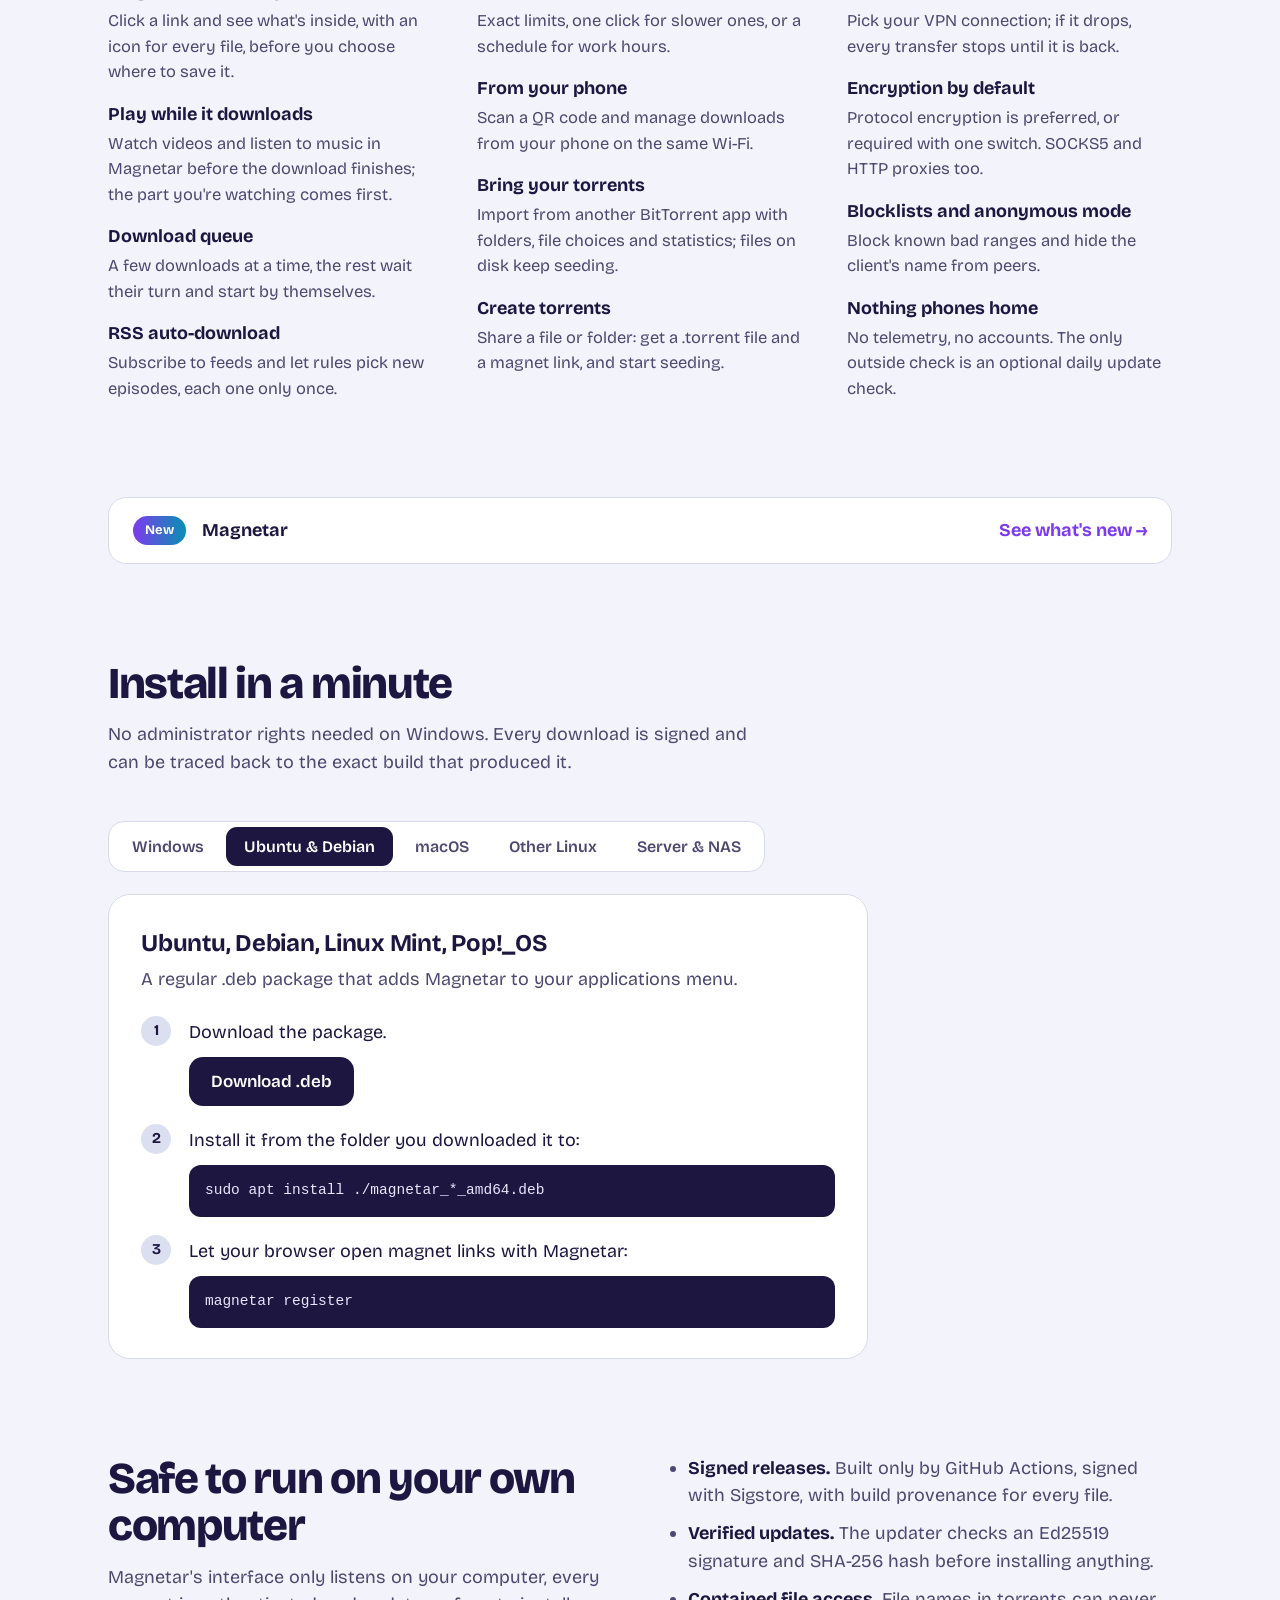
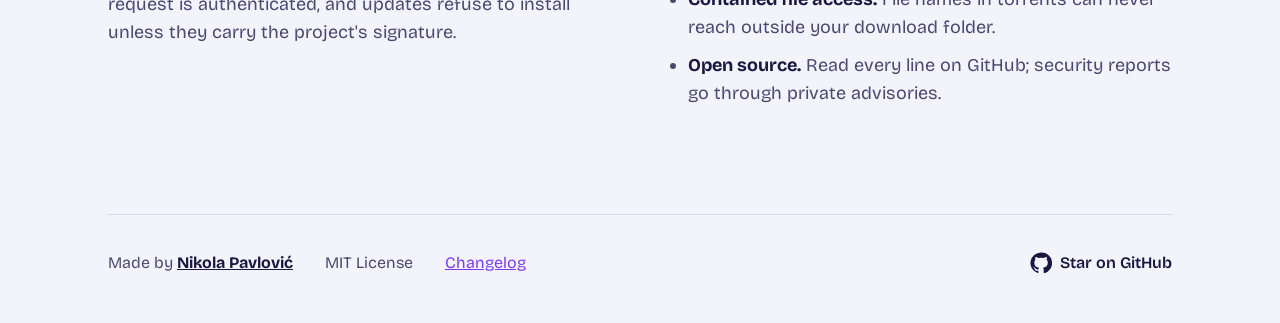
==== commit 0b13cbba: "feat(site): changelog page generated from CHANGELOG.md The home page shows a one-line banner for the" ====
--- a/site/index.html
+++ b/site/index.html
@@ -86,14 +86,13 @@
     .os-panel[hidden] { display: none; }
     .os-panel h3 { margin: 0 0 4px; font-size: 24px; letter-spacing: -.01em; }
     .os-panel > p { margin: 0 0 22px; color: var(--ink-soft); }
-    /* What's new (filled from CHANGELOG.md by tools/sitegen on every release) */
-    .rel-meta { color: var(--ink-soft); margin: 0 0 28px; }
-    .rel-groups { display: grid; grid-template-columns: repeat(auto-fit, minmax(280px, 1fr)); gap: 22px; }
-    .rel-group { background: #fff; border: 1.5px solid var(--rule); border-radius: 18px; padding: 22px 24px; }
-    .rel-group h3 { margin: 0 0 10px; font-size: 19px; }
-    .rel-group ul { margin: 0; padding-left: 20px; color: var(--ink-soft); font-size: 16px; }
-    .rel-group li + li { margin-top: 8px; }
-    .rel-group code { font-size: .9em; background: var(--paper); padding: 1px 5px; border-radius: 5px; }
+    /* "What's new" banner (version and summary filled from CHANGELOG.md by tools/sitegen) */
+    .new-banner { display: flex; align-items: center; gap: 16px; flex-wrap: wrap; margin: 0 0 96px; padding: 18px 24px; background: #fff; border: 1.5px solid var(--rule); border-radius: 18px; color: var(--ink); text-decoration: none; transition: border-color .15s; }
+    .new-banner:hover { border-color: var(--violet); }
+    .nb-tag { font-size: 13px; font-weight: 700; color: #fff; background: linear-gradient(90deg, var(--violet), var(--cyan)); padding: 4px 12px; border-radius: 999px; }
+    .nb-text { flex: 1; min-width: 240px; }
+    .nb-sum { color: var(--ink-soft); }
+    .nb-go { font-weight: 700; color: var(--violet); }
     .steps { margin: 0; padding: 0; list-style: none; counter-reset: step; display: flex; flex-direction: column; gap: 18px; }
     .steps li { counter-increment: step; display: grid; grid-template-columns: 34px 1fr; gap: 14px; align-items: start; }
     .steps li::before { content: counter(step); width: 30px; height: 30px; border-radius: 50%; display: grid; place-items: center; background: var(--piece); color: var(--ink); font-weight: 700; font-size: 15px; }
@@ -130,7 +129,7 @@
       <a class="brand" href="./"><img src="logo.svg" alt="">Magnetar</a>
       <nav class="links" aria-label="Sections">
         <a href="#features">Features</a>
-        <a href="#new">What's new</a>
+        <a href="changelog.html">Changelog</a>
         <a href="#install">Install</a>
         <a href="#security">Security</a>
         <a href="https://github.com/nikolap994/magnetar">GitHub</a>
@@ -194,10 +193,11 @@
         </div>
       </section>
 
-      <section id="new">
-        <h2>What's new in <!-- release:version --></h2>
-        <!-- release:notes -->
-      </section>
+      <a class="new-banner" id="new" href="changelog.html">
+        <span class="nb-tag">New</span>
+        <span class="nb-text"><b>Magnetar <!-- release:version --></b> <span class="nb-sum"><!-- release:summary --></span></span>
+        <span class="nb-go">See what's new →</span>
+      </a>
 
       <section id="install">
         <h2>Install in a minute</h2>
@@ -287,7 +287,7 @@
     <footer>
       <span>Made by <a class="me" href="https://github.com/nikolap994">Nikola Pavlović</a></span>
       <span>MIT License</span>
-      <a href="https://github.com/nikolap994/magnetar/releases">Release notes</a>
+      <a href="changelog.html">Changelog</a>
       <a class="gh" href="https://github.com/nikolap994/magnetar">
         <svg viewBox="0 0 24 24" aria-hidden="true"><path fill="currentColor" d="M12 .5a11.5 11.5 0 0 0-3.64 22.41c.58.1.79-.25.79-.56v-2c-3.2.7-3.88-1.37-3.88-1.37-.52-1.33-1.28-1.69-1.28-1.69-1.05-.72.08-.7.08-.7 1.16.08 1.77 1.19 1.77 1.19 1.03 1.77 2.7 1.26 3.36.96.1-.75.4-1.26.73-1.55-2.55-.29-5.24-1.28-5.24-5.69 0-1.26.45-2.29 1.19-3.09-.12-.29-.52-1.46.11-3.05 0 0 .97-.31 3.17 1.18a11 11 0 0 1 5.77 0c2.2-1.49 3.17-1.18 3.17-1.18.63 1.59.23 2.76.11 3.05.74.8 1.19 1.83 1.19 3.09 0 4.42-2.69 5.39-5.26 5.68.41.36.78 1.06.78 2.14v3.17c0 .31.21.67.8.56A11.5 11.5 0 0 0 12 .5z"/></svg>
         Star on GitHub
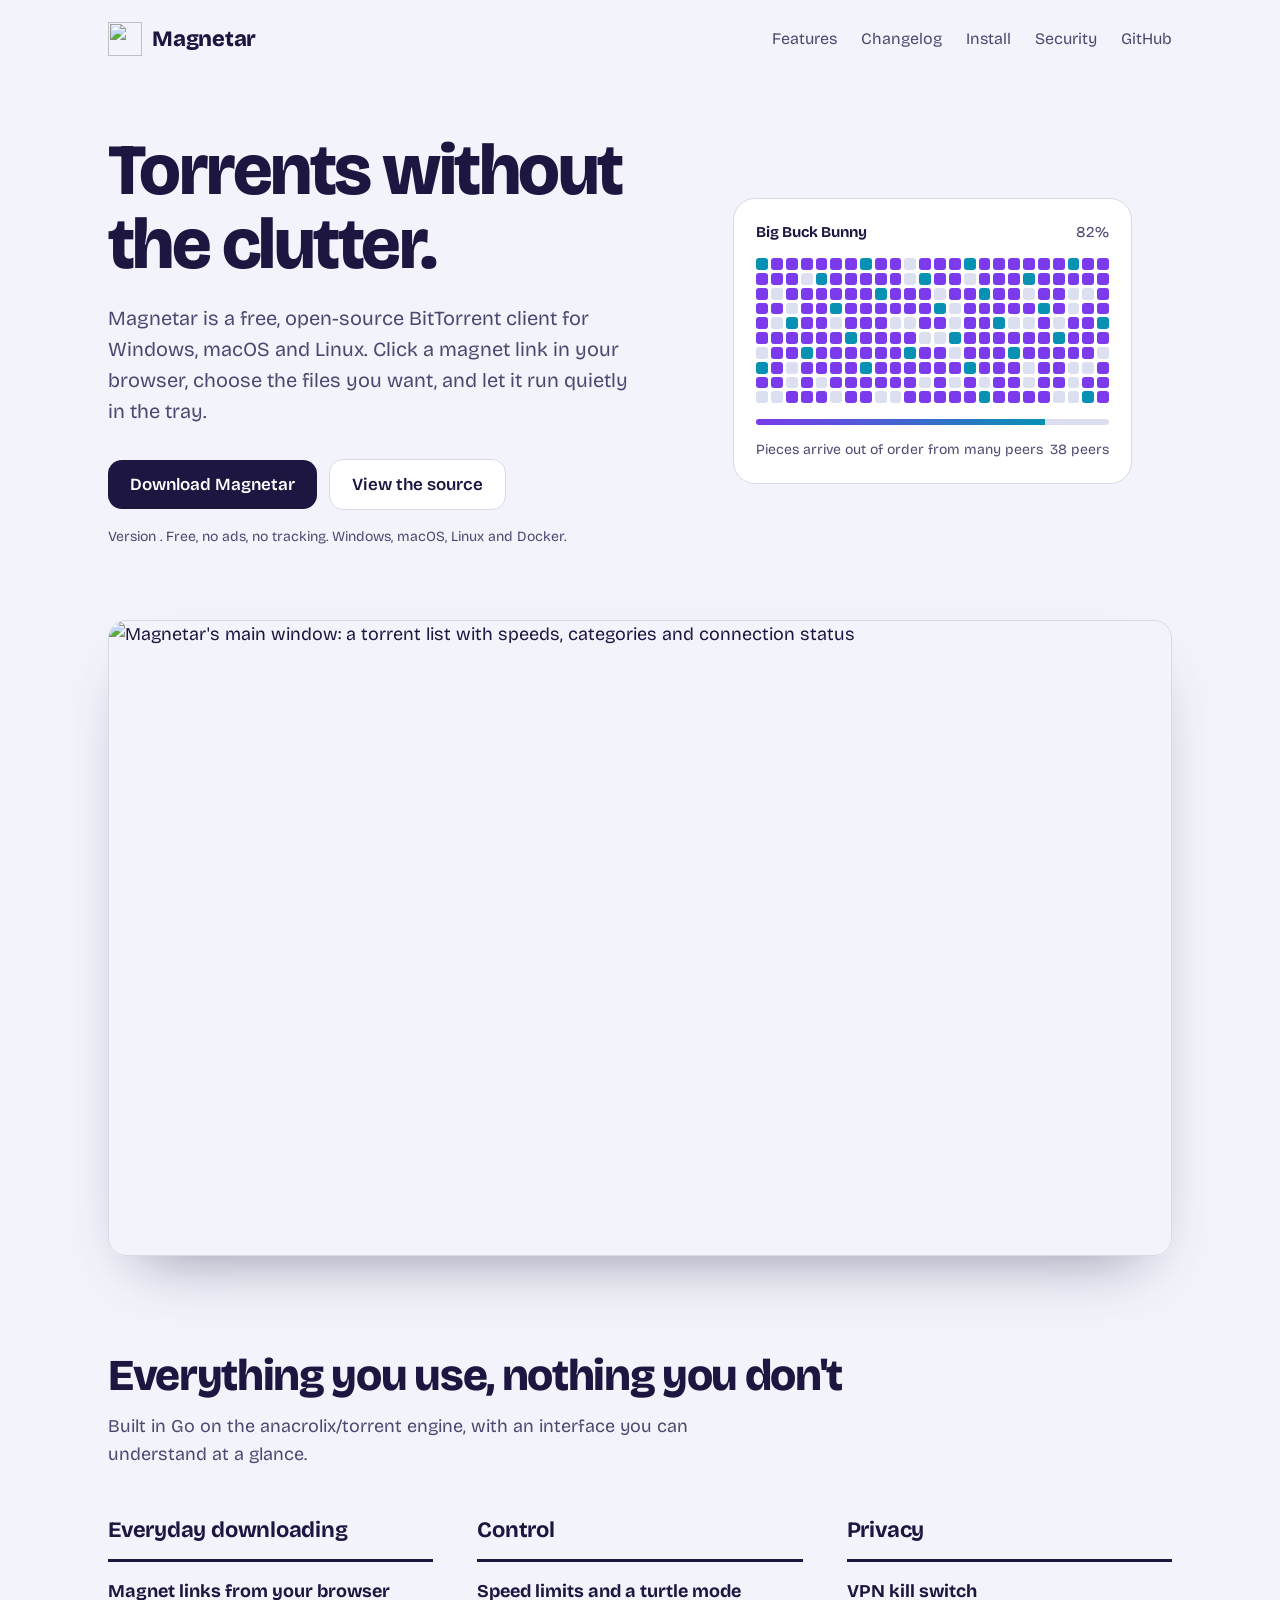
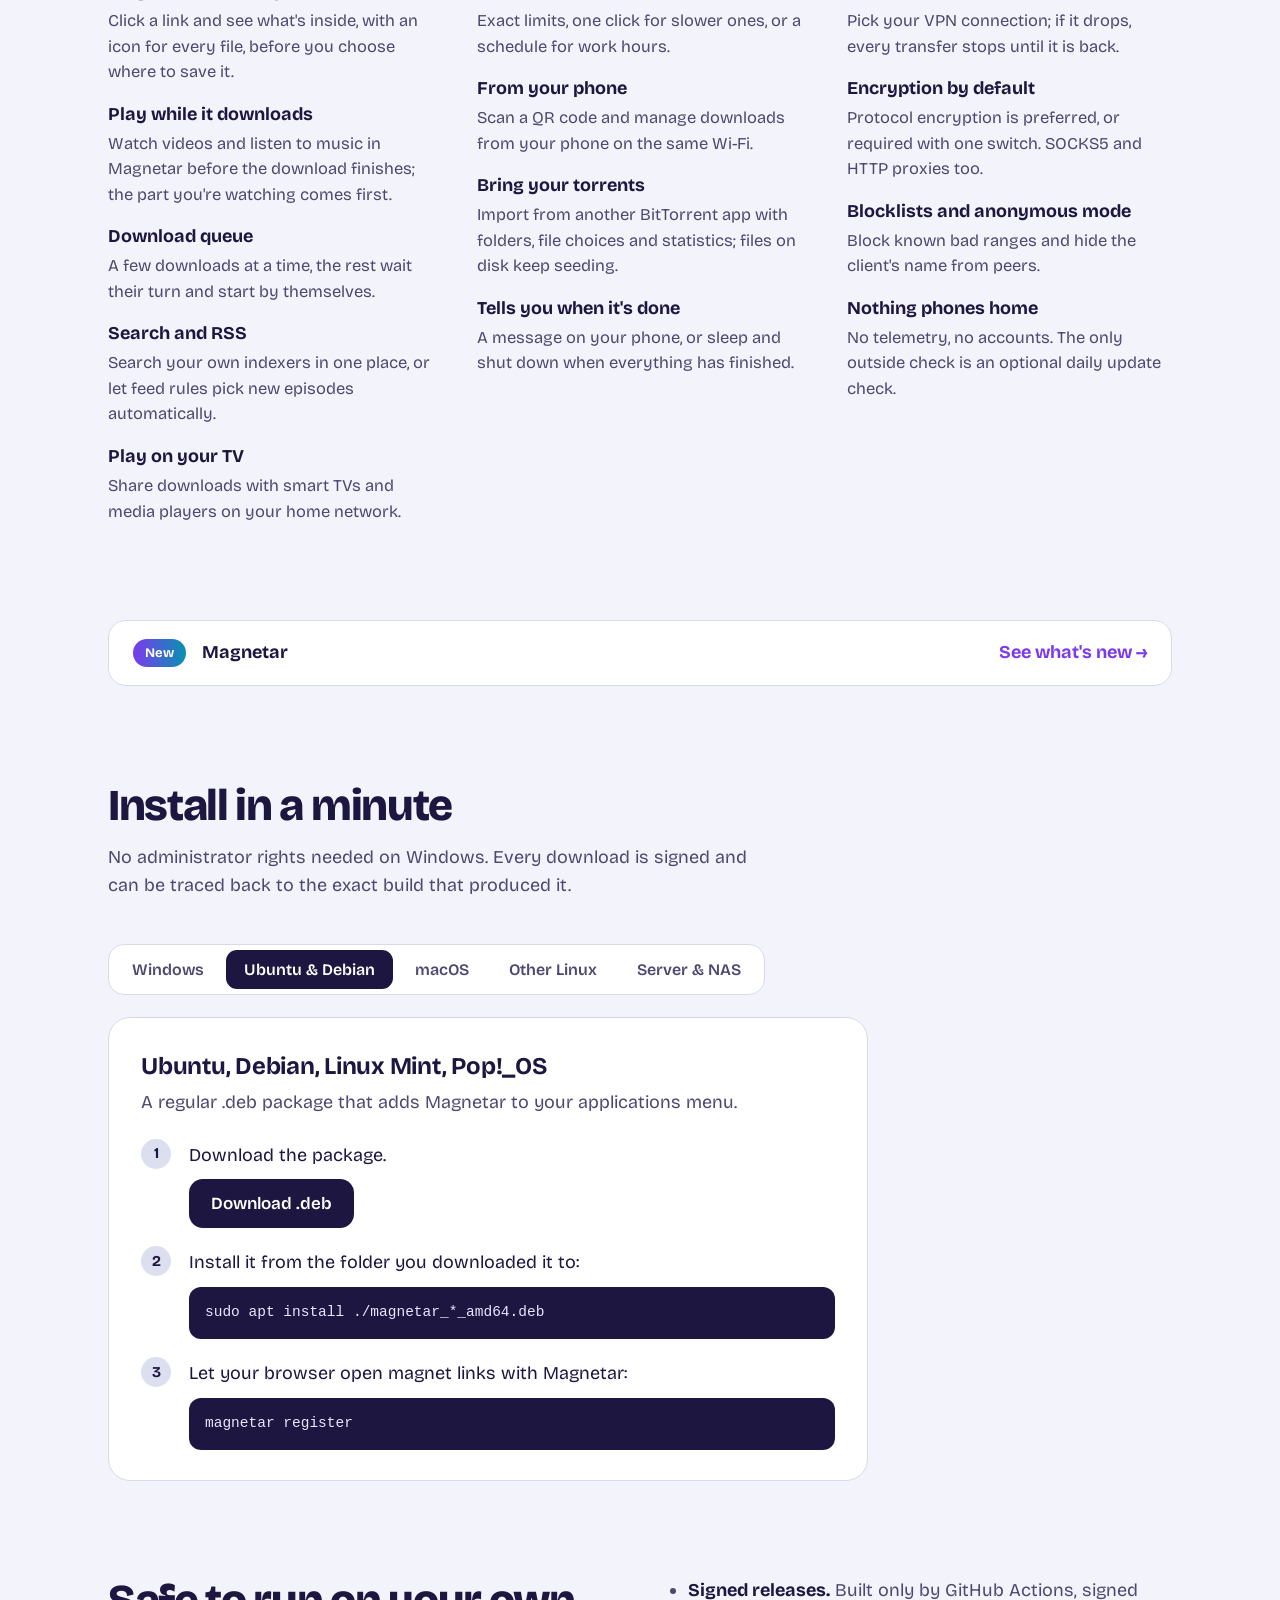
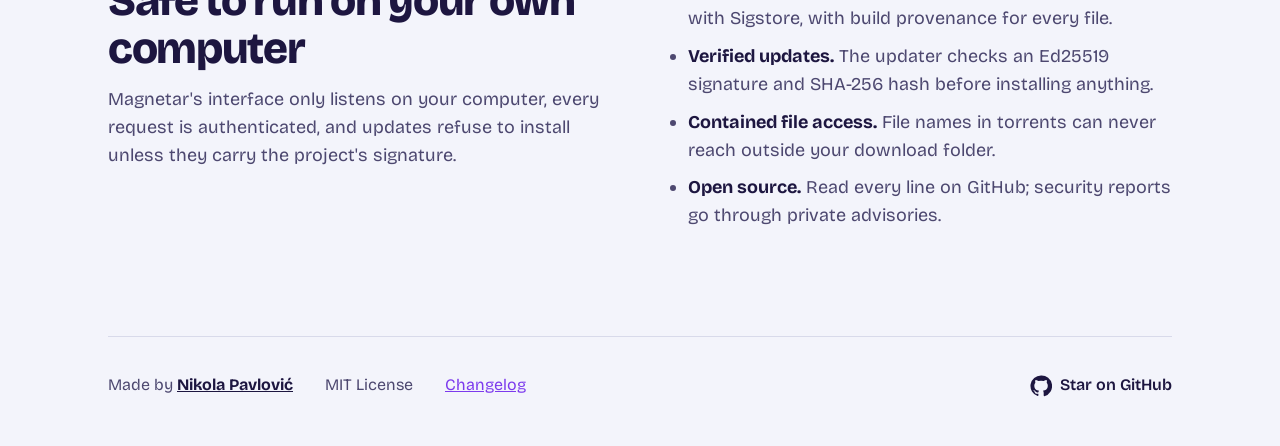
==== commit 76e58f1e: "docs: release notes and website for 0.5.0" ====
--- a/site/index.html
+++ b/site/index.html
@@ -169,7 +169,8 @@
               <dt>Magnet links from your browser</dt><dd>Click a link and see what's inside, with an icon for every file, before you choose where to save it.</dd>
               <dt>Play while it downloads</dt><dd>Watch videos and listen to music in Magnetar before the download finishes; the part you're watching comes first.</dd>
               <dt>Download queue</dt><dd>A few downloads at a time, the rest wait their turn and start by themselves.</dd>
-              <dt>RSS auto-download</dt><dd>Subscribe to feeds and let rules pick new episodes, each one only once.</dd>
+              <dt>Search and RSS</dt><dd>Search your own indexers in one place, or let feed rules pick new episodes automatically.</dd>
+              <dt>Play on your TV</dt><dd>Share downloads with smart TVs and media players on your home network.</dd>
             </dl>
           </div>
           <div class="group">
@@ -178,7 +179,7 @@
               <dt>Speed limits and a turtle mode</dt><dd>Exact limits, one click for slower ones, or a schedule for work hours.</dd>
               <dt>From your phone</dt><dd>Scan a QR code and manage downloads from your phone on the same Wi-Fi.</dd>
               <dt>Bring your torrents</dt><dd>Import from another BitTorrent app with folders, file choices and statistics; files on disk keep seeding.</dd>
-              <dt>Create torrents</dt><dd>Share a file or folder: get a .torrent file and a magnet link, and start seeding.</dd>
+              <dt>Tells you when it's done</dt><dd>A message on your phone, or sleep and shut down when everything has finished.</dd>
             </dl>
           </div>
           <div class="group">
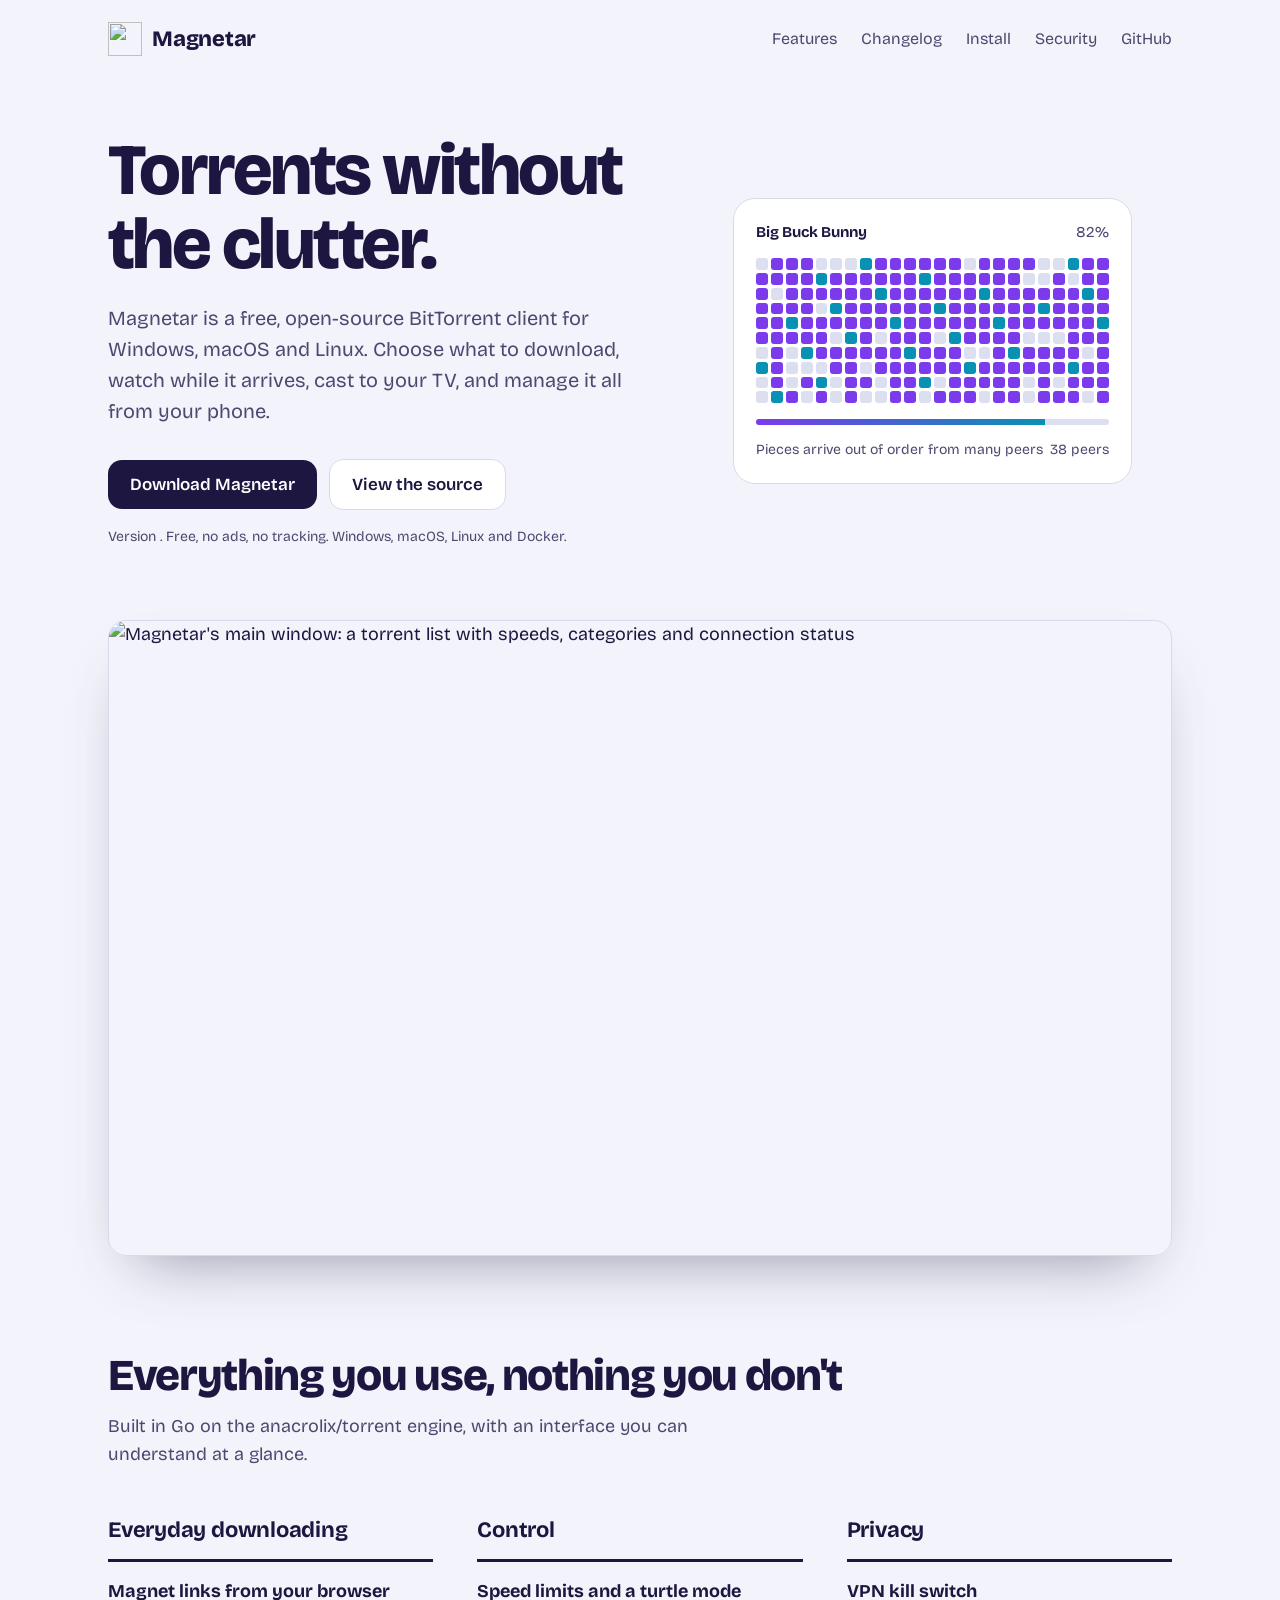
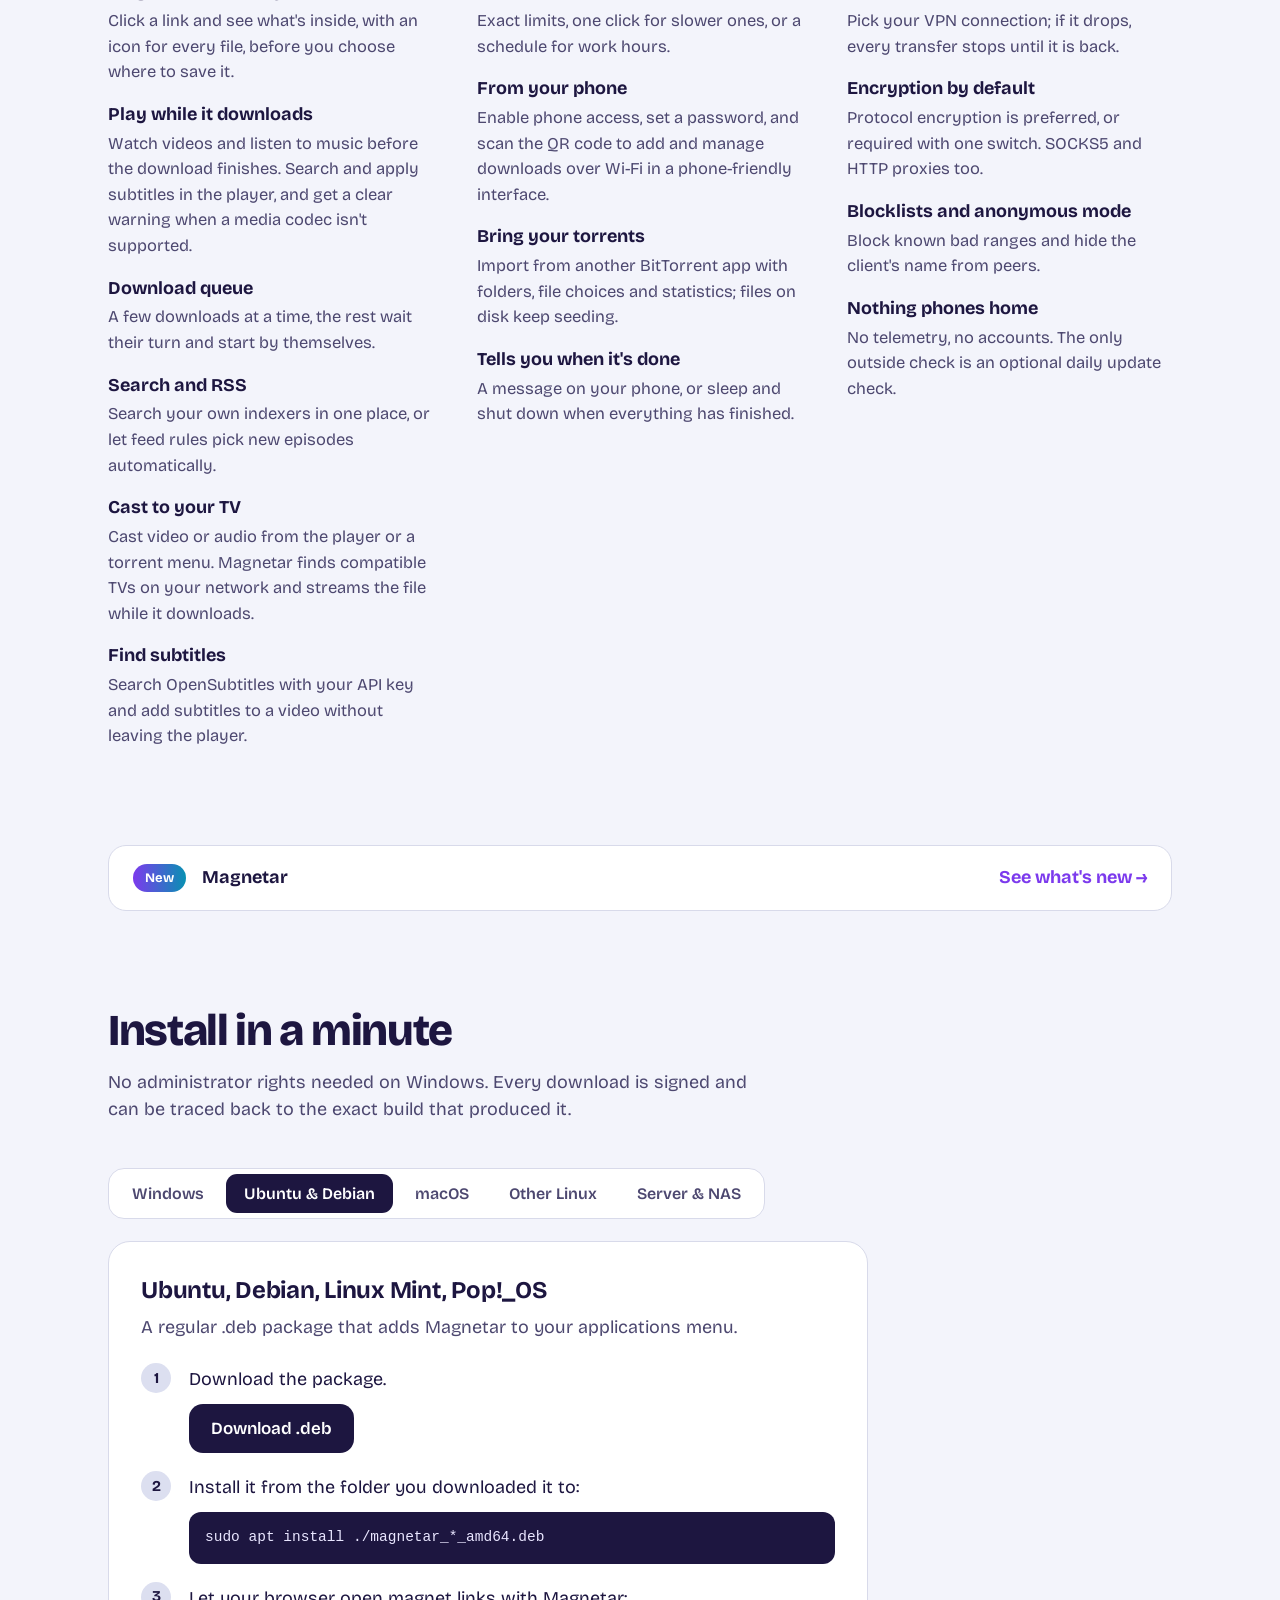
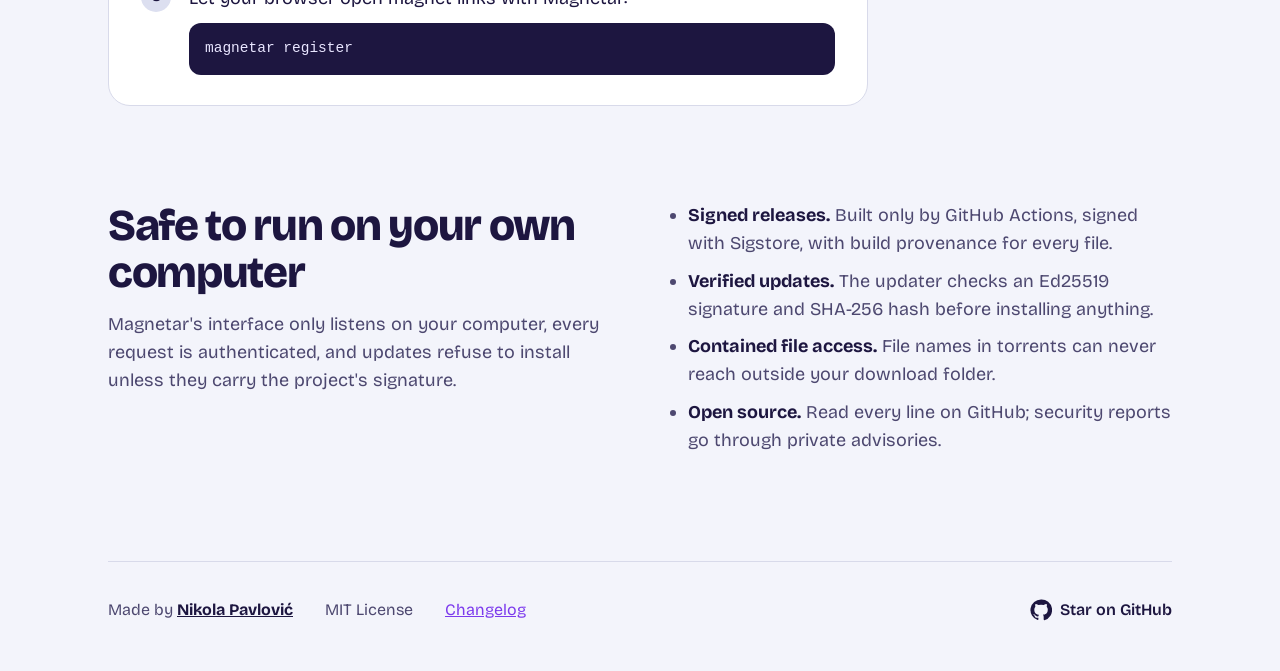
==== commit aac0d256: "polish: improve phone layout and feature page" ====
--- a/site/index.html
+++ b/site/index.html
@@ -140,7 +140,7 @@
       <div class="hero">
         <div>
           <h1>Torrents without the clutter.</h1>
-          <p class="lead">Magnetar is a free, open-source BitTorrent client for Windows, macOS and Linux. Click a magnet link in your browser, choose the files you want, and let it run quietly in the tray.</p>
+          <p class="lead">Magnetar is a free, open-source BitTorrent client for Windows, macOS and Linux. Choose what to download, watch while it arrives, cast to your TV, and manage it all from your phone.</p>
           <div class="cta">
             <a class="btn main" id="dl-main" href="https://github.com/nikolap994/magnetar/releases/latest">Download Magnetar</a>
             <a class="btn plain" href="https://github.com/nikolap994/magnetar">View the source</a>
@@ -167,17 +167,18 @@
             <h3>Everyday downloading</h3>
             <dl>
               <dt>Magnet links from your browser</dt><dd>Click a link and see what's inside, with an icon for every file, before you choose where to save it.</dd>
-              <dt>Play while it downloads</dt><dd>Watch videos and listen to music in Magnetar before the download finishes; the part you're watching comes first.</dd>
+              <dt>Play while it downloads</dt><dd>Watch videos and listen to music before the download finishes. Search and apply subtitles in the player, and get a clear warning when a media codec isn't supported.</dd>
               <dt>Download queue</dt><dd>A few downloads at a time, the rest wait their turn and start by themselves.</dd>
               <dt>Search and RSS</dt><dd>Search your own indexers in one place, or let feed rules pick new episodes automatically.</dd>
-              <dt>Play on your TV</dt><dd>Share downloads with smart TVs and media players on your home network.</dd>
+              <dt>Cast to your TV</dt><dd>Cast video or audio from the player or a torrent menu. Magnetar finds compatible TVs on your network and streams the file while it downloads.</dd>
+              <dt>Find subtitles</dt><dd>Search OpenSubtitles with your API key and add subtitles to a video without leaving the player.</dd>
             </dl>
           </div>
           <div class="group">
             <h3>Control</h3>
             <dl>
               <dt>Speed limits and a turtle mode</dt><dd>Exact limits, one click for slower ones, or a schedule for work hours.</dd>
-              <dt>From your phone</dt><dd>Scan a QR code and manage downloads from your phone on the same Wi-Fi.</dd>
+              <dt>From your phone</dt><dd>Enable phone access, set a password, and scan the QR code to add and manage downloads over Wi-Fi in a phone-friendly interface.</dd>
               <dt>Bring your torrents</dt><dd>Import from another BitTorrent app with folders, file choices and statistics; files on disk keep seeding.</dd>
               <dt>Tells you when it's done</dt><dd>A message on your phone, or sleep and shut down when everything has finished.</dd>
             </dl>
